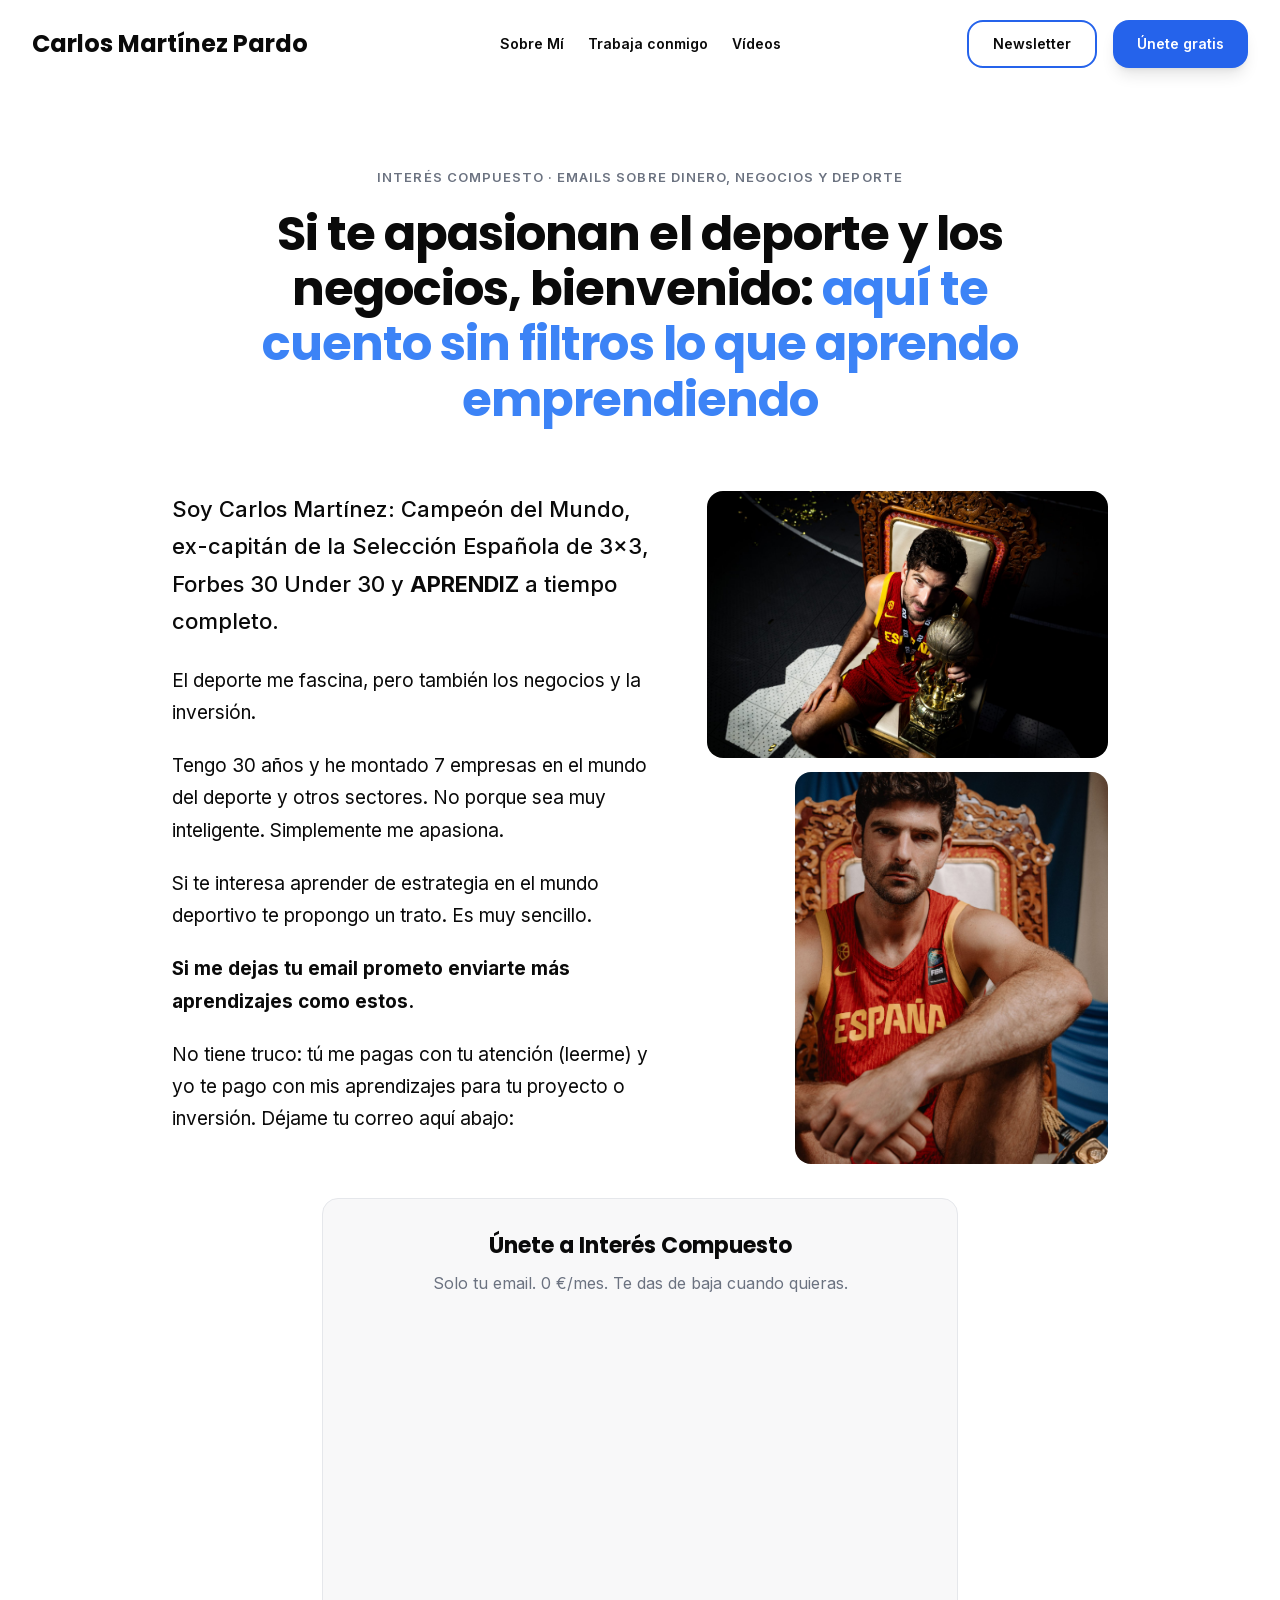
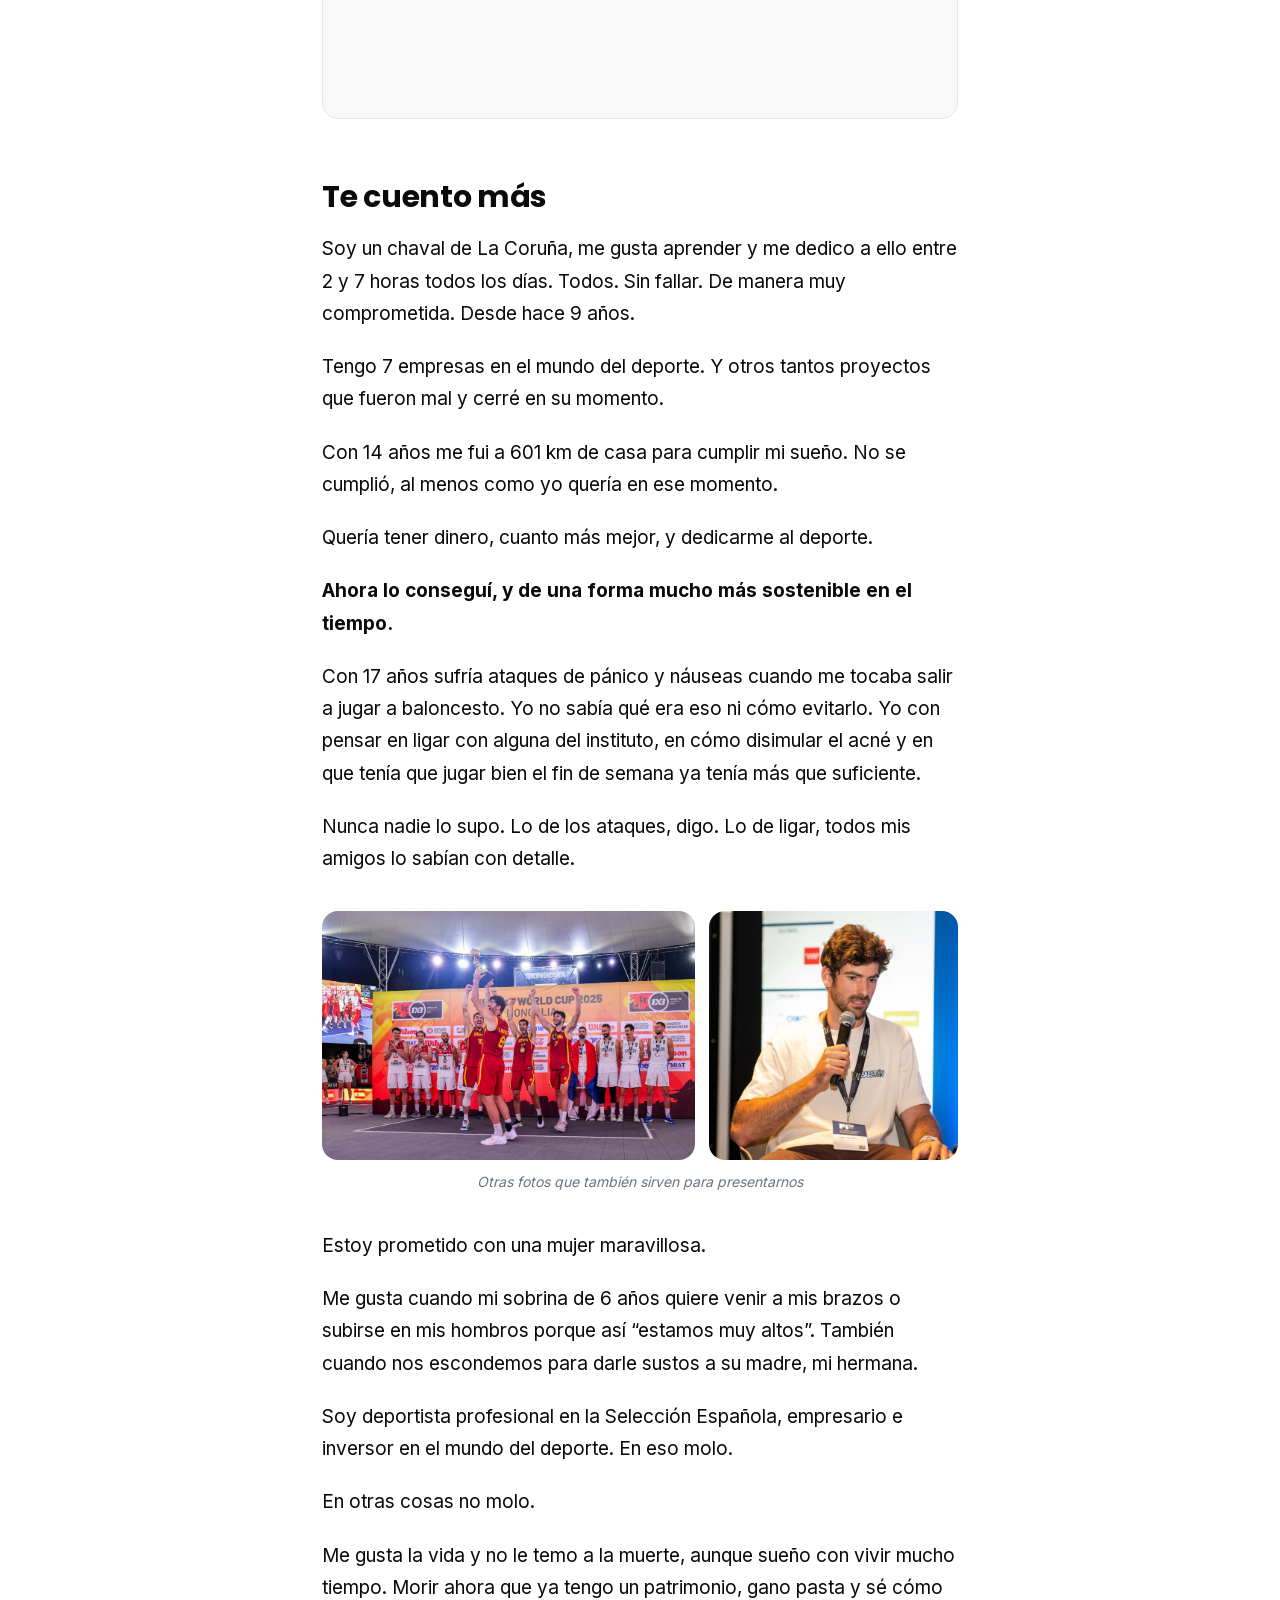
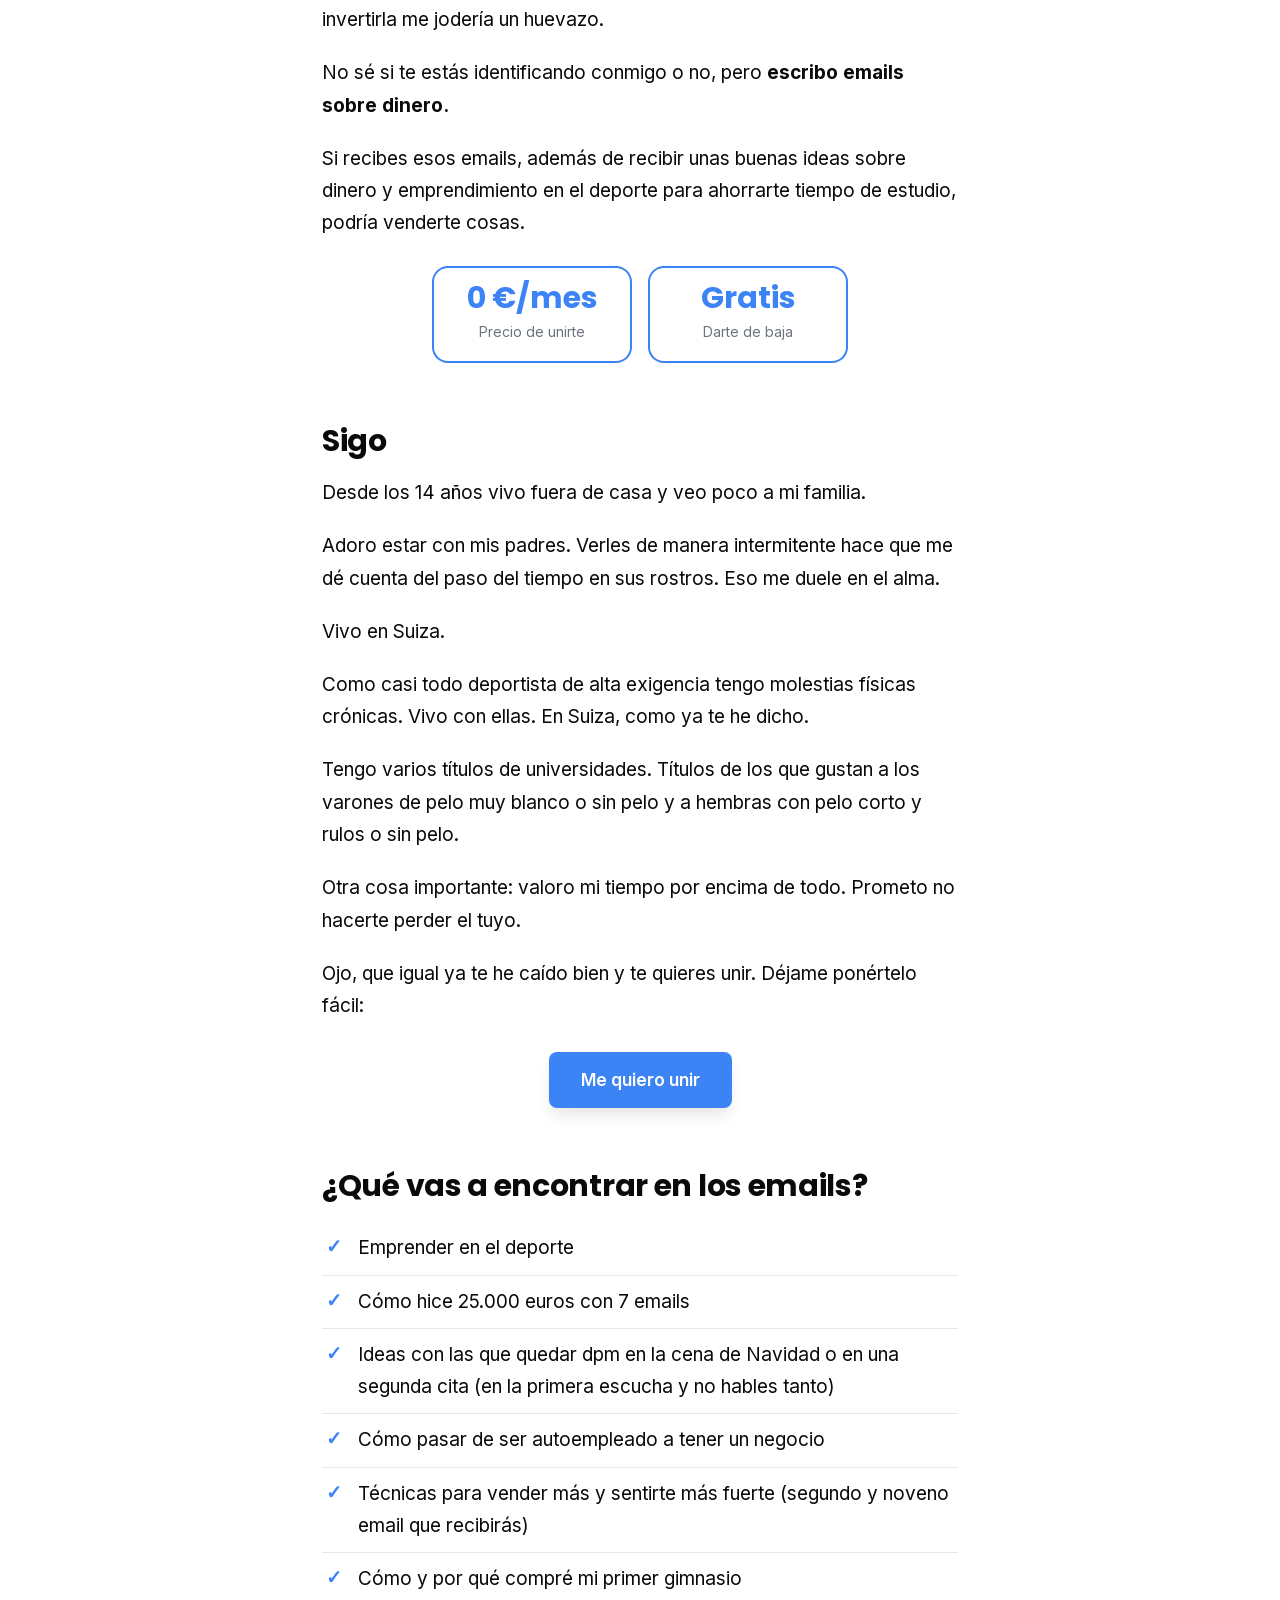
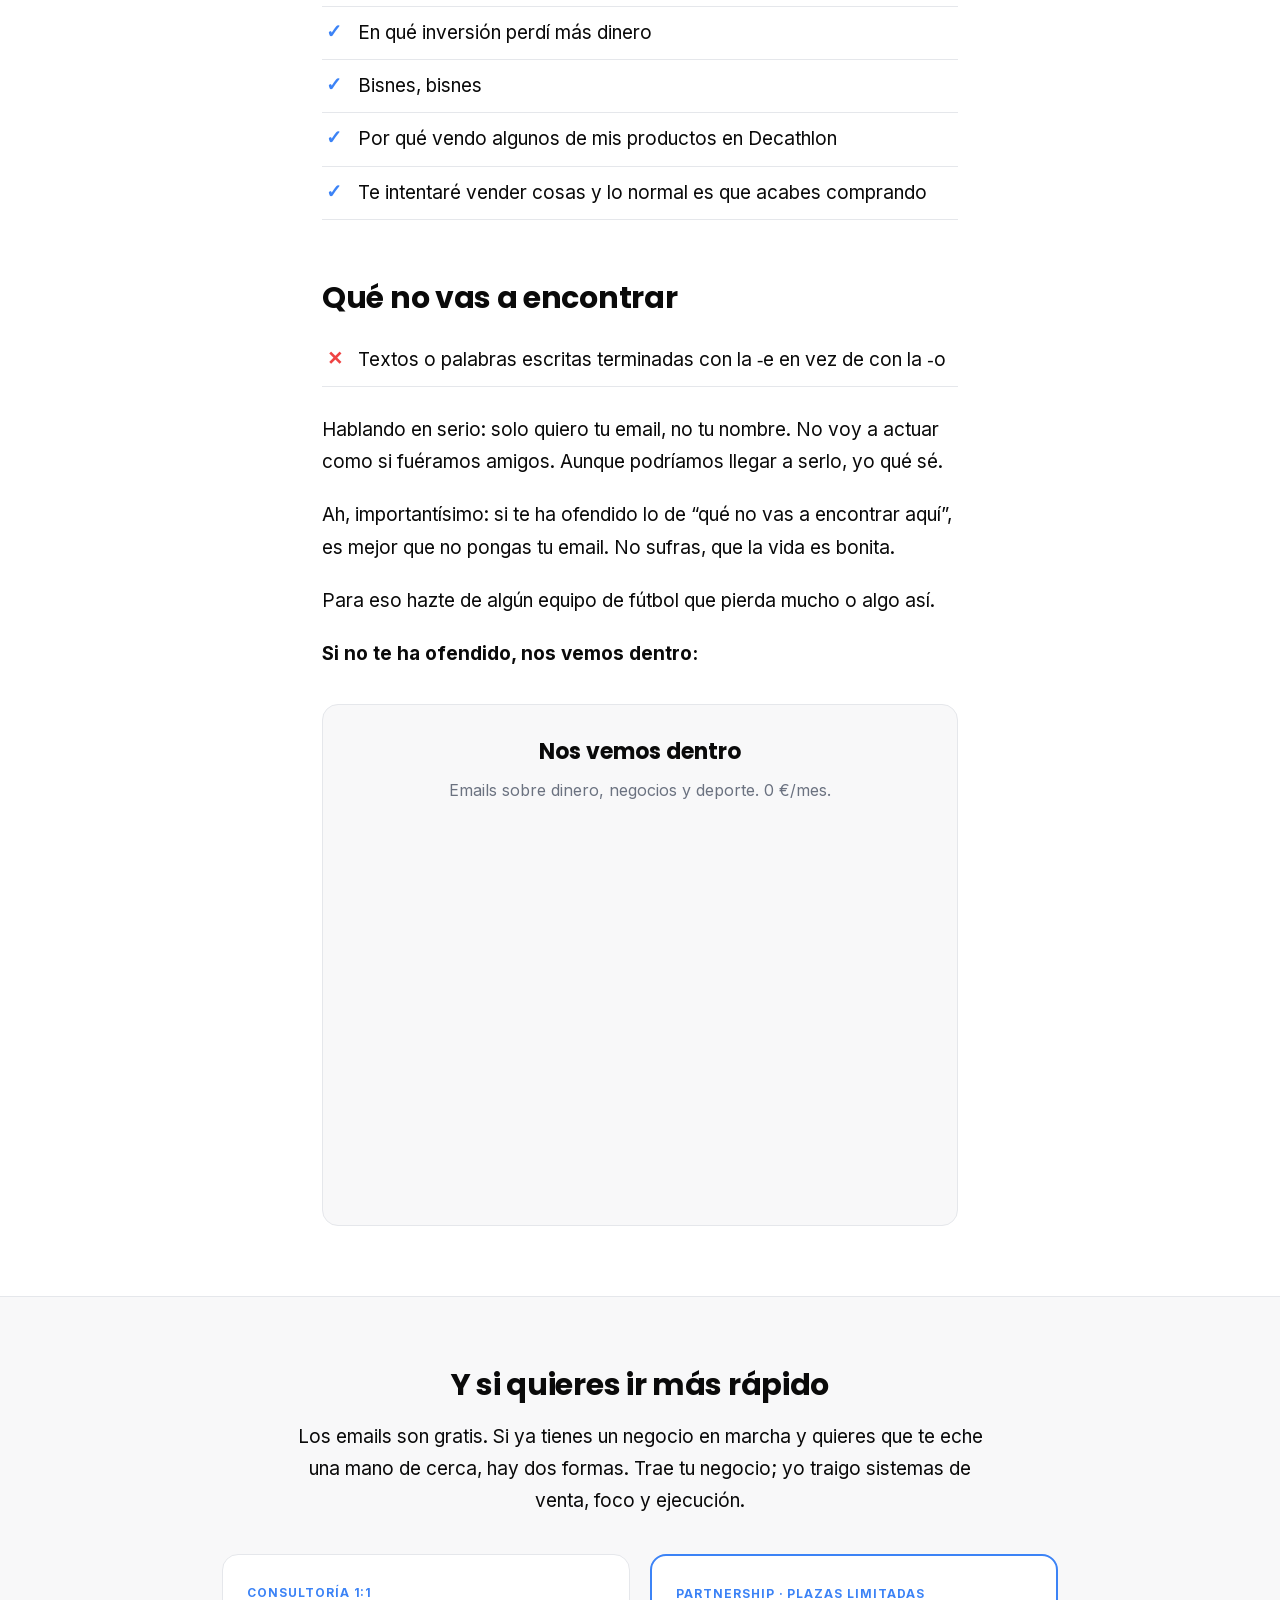
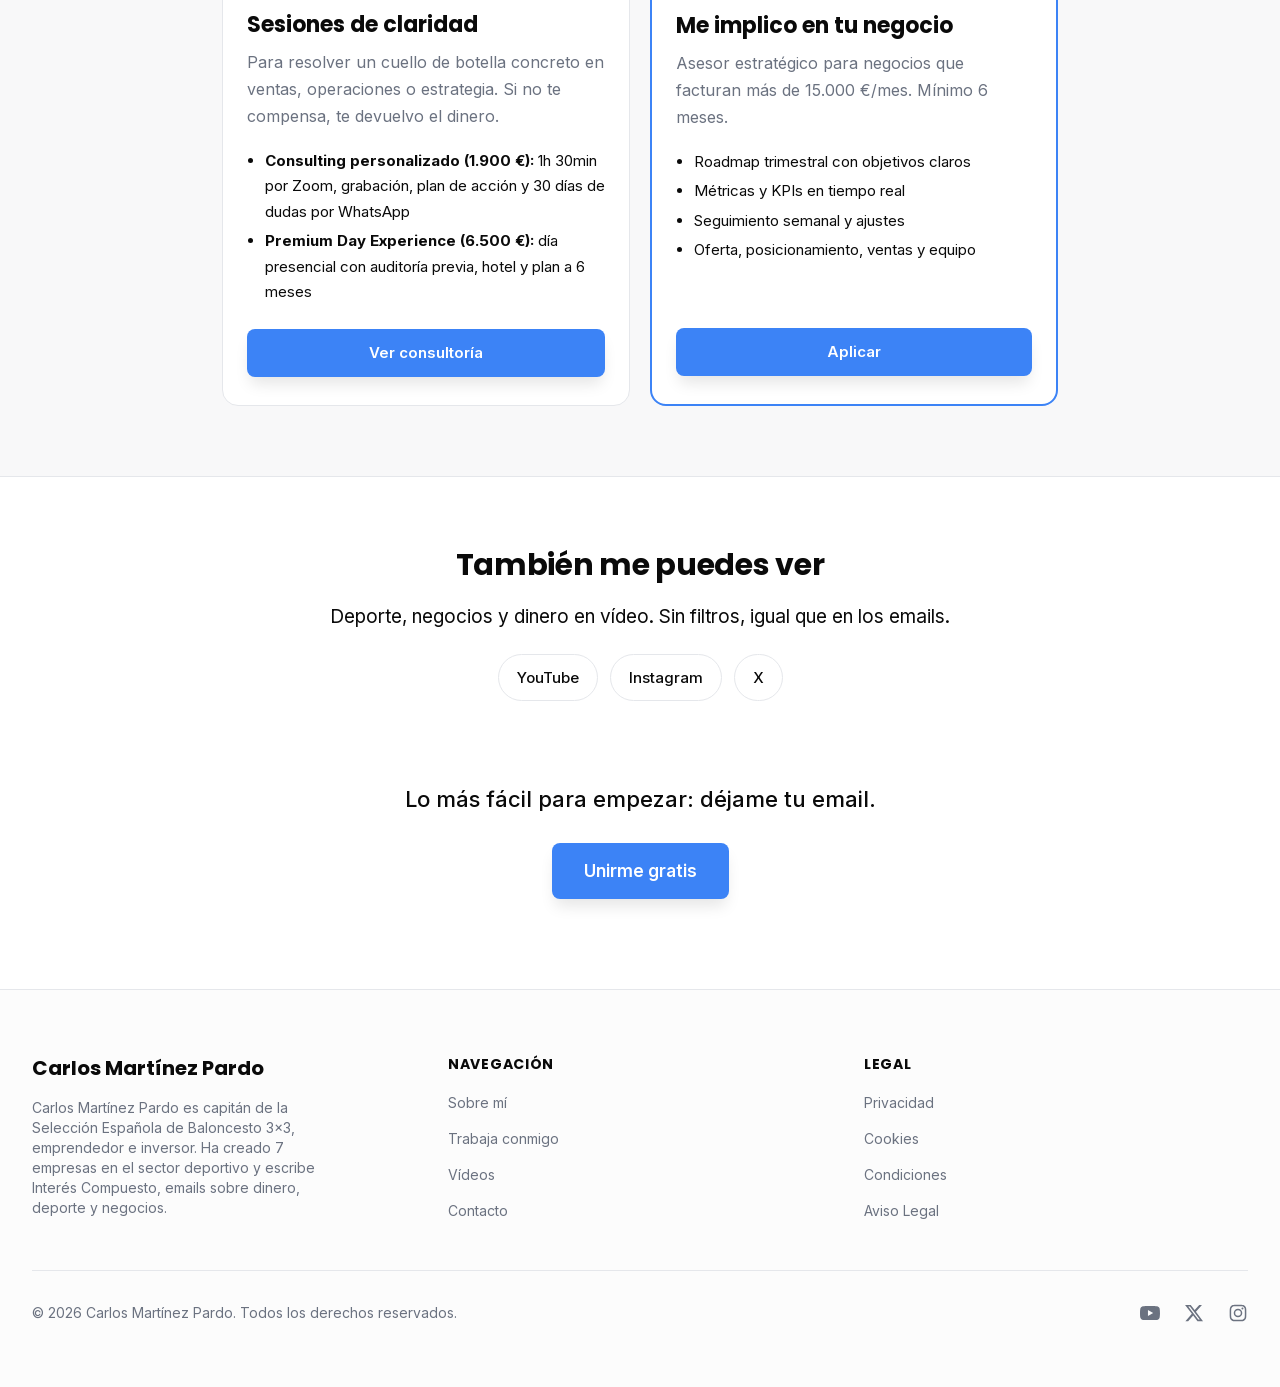
==== index.html @ 6c6153a3 "Portada de captación (carta Interés Compuesto), menú móvil, formularios y sin simulador" ====
<!DOCTYPE html>
<html lang="es" class="__variable_f367f3 __variable_73b6aa"><head><meta charset="utf-8"><meta name="viewport" content="width=device-width, initial-scale=1"><link rel="preload" href="/_next/static/media/6245472ced48d3be-s.p.woff2" as="font" crossorigin="" type="font/woff2"><link rel="preload" href="/_next/static/media/7db6c35d839a711c-s.p.woff2" as="font" crossorigin="" type="font/woff2"><link rel="preload" href="/_next/static/media/b957ea75a84b6ea7-s.p.woff2" as="font" crossorigin="" type="font/woff2"><link rel="preload" href="/_next/static/media/e4af272ccee01ff0-s.p.woff2" as="font" crossorigin="" type="font/woff2"><link rel="stylesheet" href="/_next/static/css/7e92093f0b1b8592.css" data-precedence="next"><title>Carlos Martínez Pardo | Deporte, negocios y dinero</title><meta name="description" content="Campeón del Mundo y ex-capitán de la Selección Española de 3×3, Forbes 30 Under 30 y fundador de 7 empresas en el deporte. Escribo emails sobre dinero, negocios y deporte. Gratis."><meta name="author" content="Carlos Martínez Pardo"><meta name="keywords" content="Carlos Martínez Pardo,baloncesto 3x3,emprendimiento deportivo,consultoría negocios,Interés Compuesto,ventas,estrategia empresarial"><meta name="creator" content="Carlos Martínez Pardo"><meta name="robots" content="index, follow"><meta name="googlebot" content="index, follow, max-video-preview:-1, max-image-preview:large, max-snippet:-1"><meta property="og:title" content="Carlos Martínez Pardo | Deporte, negocios y dinero"><meta property="og:description" content="Campeón del Mundo y ex-capitán de la Selección Española de 3×3, Forbes 30 Under 30 y fundador de 7 empresas en el deporte. Escribo emails sobre dinero, negocios y deporte. Gratis."><meta property="og:image" content="https://www.carlosmartinezpardo.com/img/featured-2.jpg"><meta name="twitter:card" content="summary_large_image"><meta name="twitter:title" content="Carlos Martínez Pardo | Deporte, negocios y dinero"><meta name="twitter:description" content="Campeón del Mundo y ex-capitán de la Selección Española de 3×3, Forbes 30 Under 30 y fundador de 7 empresas en el deporte. Escribo emails sobre dinero, negocios y deporte. Gratis."><meta name="twitter:image" content="https://www.carlosmartinezpardo.com/img/featured-2.jpg"><meta name="next-size-adjust"><link rel="stylesheet" href="/assets/carta.css"><link rel="icon" href="/favicon.svg" type="image/svg+xml"><link rel="canonical" href="https://www.carlosmartinezpardo.com/"></head><body class="flex min-h-screen flex-col"><header class="sticky top-0 z-50 w-full transition-all duration-200 bg-white"><nav class="mx-auto flex max-w-7xl items-center justify-between p-4 lg:px-8 lg:py-5" aria-label="Global"><div class="flex lg:flex-1"><a class="-m-1.5 p-1.5" href="/"><span class="font-heading text-xl font-bold text-foreground lg:text-2xl">Carlos Martínez Pardo</span></a></div><div class="flex lg:hidden"><button type="button" id="menu-toggle" aria-controls="mobile-menu" class="-m-2.5 inline-flex items-center justify-center rounded-md p-2.5 text-foreground"><span class="sr-only">Abrir menú</span><svg xmlns="http://www.w3.org/2000/svg" width="24" height="24" viewBox="0 0 24 24" fill="none" stroke="currentColor" stroke-width="2" stroke-linecap="round" stroke-linejoin="round" class="lucide lucide-menu h-6 w-6" aria-hidden="true"><line x1="4" x2="20" y1="12" y2="12"></line><line x1="4" x2="20" y1="6" y2="6"></line><line x1="4" x2="20" y1="18" y2="18"></line></svg></button></div><div class="hidden lg:flex lg:gap-x-6 lg:items-center"><a class="text-sm font-semibold leading-6 transition-colors hover:text-primary text-foreground" href="/sobre-mi">Sobre Mí</a><a class="text-sm font-semibold leading-6 transition-colors hover:text-primary text-foreground" href="/trabaja-conmigo">Trabaja conmigo</a><a class="text-sm font-semibold leading-6 transition-colors hover:text-primary text-foreground" href="/videos">Vídeos</a></div><div class="hidden lg:flex lg:flex-1 lg:justify-end lg:gap-x-4"><a class="inline-flex items-center justify-center whitespace-nowrap rounded-lg text-sm font-semibold ring-offset-background transition-all focus-visible:outline-none focus-visible:ring-2 focus-visible:ring-ring focus-visible:ring-offset-2 disabled:pointer-events-none disabled:opacity-50 border-2 border-primary bg-transparent hover:bg-primary hover:text-primary-foreground h-12 px-6 py-3" href="/newsletter">Newsletter</a><a class="inline-flex items-center justify-center whitespace-nowrap rounded-lg text-sm font-semibold ring-offset-background transition-all focus-visible:outline-none focus-visible:ring-2 focus-visible:ring-ring focus-visible:ring-offset-2 disabled:pointer-events-none disabled:opacity-50 bg-primary text-primary-foreground hover:bg-primary/90 shadow-lg hover:shadow-xl h-12 px-6 py-3" href="/#formulario">Únete gratis</a></div></nav><div id="mobile-menu"><a href="/sobre-mi">Sobre Mí</a><a href="/trabaja-conmigo">Trabaja conmigo</a><a href="/videos">Vídeos</a><a href="/newsletter">Newsletter</a><a class="cta" href="/#formulario">Únete gratis</a></div></header><main class="flex-1 carta">
<section class="hero">
<span class="eyebrow">Interés Compuesto · emails sobre dinero, negocios y deporte</span>
<h1>Si te apasionan el deporte y los negocios, bienvenido: <span class="hl">aquí te cuento sin filtros lo que aprendo emprendiendo</span></h1>
</section>
<section class="intro">
<div>
<p class="lead">Soy Carlos Martínez: Campeón del Mundo, ex-capitán de la Selección Española de 3×3, Forbes 30 Under 30 y <strong>APRENDIZ</strong> a tiempo completo.</p>
<p>El deporte me fascina, pero también los negocios y la inversión.</p>
<p>Tengo 30 años y he montado 7 empresas en el mundo del deporte y otros sectores. No porque sea muy inteligente. Simplemente me apasiona.</p>
<p>Si te interesa aprender de estrategia en el mundo deportivo te propongo un trato. Es muy sencillo.</p>
<p><strong>Si me dejas tu email prometo enviarte más aprendizajes como estos.</strong></p>
<p>No tiene truco: tú me pagas con tu atención (leerme) y yo te pago con mis aprendizajes para tu proyecto o inversión. Déjame tu correo aquí abajo:</p>
</div>
<div class="stack">
<img src="/img/featured-2.jpg" alt="Carlos Martínez con el trofeo de campeón del mundo de baloncesto 3x3" width="1600" height="1067">
<img src="/img/og-home.jpg" alt="Carlos Martínez, deportista y emprendedor" width="1067" height="1600">
</div>
</section>
<div class="wrap">
<div class="form-card" id="formulario">
<h3>Únete a Interés Compuesto</h3>
<p>Solo tu email. 0 €/mes. Te das de baja cuando quieras.</p>
<iframe src="https://d3c66832.sibforms.com/serve/[base64]" title="Formulario de suscripción a la newsletter" loading="lazy"></iframe>
</div>
<h2>Te cuento más</h2>
<p>Soy un chaval de La Coruña, me gusta aprender y me dedico a ello entre 2 y 7 horas todos los días. Todos. Sin fallar. De manera muy comprometida. Desde hace 9 años.</p>
<p>Tengo 7 empresas en el mundo del deporte. Y otros tantos proyectos que fueron mal y cerré en su momento.</p>
<p>Con 14 años me fui a 601 km de casa para cumplir mi sueño. No se cumplió, al menos como yo quería en ese momento.</p>
<p>Quería tener dinero, cuanto más mejor, y dedicarme al deporte.</p>
<p><strong>Ahora lo conseguí, y de una forma mucho más sostenible en el tiempo.</strong></p>
<p>Con 17 años sufría ataques de pánico y náuseas cuando me tocaba salir a jugar a baloncesto. Yo no sabía qué era eso ni cómo evitarlo. Yo con pensar en ligar con alguna del instituto, en cómo disimular el acné y en que tenía que jugar bien el fin de semana ya tenía más que suficiente.</p>
<p>Nunca nadie lo supo. Lo de los ataques, digo. Lo de ligar, todos mis amigos lo sabían con detalle.</p>
<div class="photos">
<img src="/img/gallery-2.jpg" alt="Carlos Martínez con la Selección Española en el Mundial 3x3" loading="lazy">
<img src="/img/about-carlos.jpg" alt="Carlos Martínez dando una charla" loading="lazy">
</div>
<p class="caption">Otras fotos que también sirven para presentarnos</p>
<p>Estoy prometido con una mujer maravillosa.</p>
<p>Me gusta cuando mi sobrina de 6 años quiere venir a mis brazos o subirse en mis hombros porque así “estamos muy altos”. También cuando nos escondemos para darle sustos a su madre, mi hermana.</p>
<p>Soy deportista profesional en la Selección Española, empresario e inversor en el mundo del deporte. En eso molo.</p>
<p>En otras cosas no molo.</p>
<p>Me gusta la vida y no le temo a la muerte, aunque sueño con vivir mucho tiempo. Morir ahora que ya tengo un patrimonio, gano pasta y sé cómo invertirla me jodería un huevazo.</p>
<p>No sé si te estás identificando conmigo o no, pero <strong>escribo emails sobre dinero.</strong></p>
<p>Si recibes esos emails, además de recibir unas buenas ideas sobre dinero y emprendimiento en el deporte para ahorrarte tiempo de estudio, podría venderte cosas.</p>
<div class="price">
<div><b>0 €/mes</b><span>Precio de unirte</span></div>
<div><b>Gratis</b><span>Darte de baja</span></div>
</div>
<h2>Sigo</h2>
<p>Desde los 14 años vivo fuera de casa y veo poco a mi familia.</p>
<p>Adoro estar con mis padres. Verles de manera intermitente hace que me dé cuenta del paso del tiempo en sus rostros. Eso me duele en el alma.</p>
<p>Vivo en Suiza.</p>
<p>Como casi todo deportista de alta exigencia tengo molestias físicas crónicas. Vivo con ellas. En Suiza, como ya te he dicho.</p>
<p>Tengo varios títulos de universidades. Títulos de los que gustan a los varones de pelo muy blanco o sin pelo y a hembras con pelo corto y rulos o sin pelo.</p>
<p>Otra cosa importante: valoro mi tiempo por encima de todo. Prometo no hacerte perder el tuyo.</p>
<p>Ojo, que igual ya te he caído bien y te quieres unir. Déjame ponértelo fácil:</p>
<div class="cta-center"><a class="btn btn-lg" href="#formulario">Me quiero unir</a></div>
<h2>¿Qué vas a encontrar en los emails?</h2>
<ul class="check">
<li>Emprender en el deporte</li>
<li>Cómo hice 25.000 euros con 7 emails</li>
<li>Ideas con las que quedar dpm en la cena de Navidad o en una segunda cita (en la primera escucha y no hables tanto)</li>
<li>Cómo pasar de ser autoempleado a tener un negocio</li>
<li>Técnicas para vender más y sentirte más fuerte (segundo y noveno email que recibirás)</li>
<li>Cómo y por qué compré mi primer gimnasio</li>
<li>En qué inversión perdí más dinero</li>
<li>Bisnes, bisnes</li>
<li>Por qué vendo algunos de mis productos en Decathlon</li>
<li>Te intentaré vender cosas y lo normal es que acabes comprando</li>
</ul>
<h2>Qué no vas a encontrar</h2>
<ul class="cross">
<li>Textos o palabras escritas terminadas con la&nbsp;&#8209;e en vez de con la&nbsp;&#8209;o</li>
</ul>
<p>Hablando en serio: solo quiero tu email, no tu nombre. No voy a actuar como si fuéramos amigos. Aunque podríamos llegar a serlo, yo qué sé.</p>
<p>Ah, importantísimo: si te ha ofendido lo de “qué no vas a encontrar aquí”, es mejor que no pongas tu email. No sufras, que la vida es bonita.</p>
<p>Para eso hazte de algún equipo de fútbol que pierda mucho o algo así.</p>
<p><strong>Si no te ha ofendido, nos vemos dentro:</strong></p>
<div class="form-card">
<h3>Nos vemos dentro</h3>
<p>Emails sobre dinero, negocios y deporte. 0 €/mes.</p>
<iframe src="https://d3c66832.sibforms.com/serve/[base64]" title="Formulario de suscripción a la newsletter" loading="lazy"></iframe>
</div>
</div>
<section class="band" id="trabaja-conmigo">
<div class="head">
<h2>Y si quieres ir más rápido</h2>
<p>Los emails son gratis. Si ya tienes un negocio en marcha y quieres que te eche una mano de cerca, hay dos formas. Trae tu negocio; yo traigo sistemas de venta, foco y ejecución.</p>
</div>
<div class="cards cards-2">
<div class="card">
<span class="tag">Consultoría 1:1</span>
<h3>Sesiones de claridad</h3>
<p>Para resolver un cuello de botella concreto en ventas, operaciones o estrategia. Si no te compensa, te devuelvo el dinero.</p>
<ul>
<li><strong>Consulting personalizado (1.900 €):</strong> 1h 30min por Zoom, grabación, plan de acción y 30 días de dudas por WhatsApp</li>
<li><strong>Premium Day Experience (6.500 €):</strong> día presencial con auditoría previa, hotel y plan a 6 meses</li>
</ul>
<a class="btn" href="/trabaja-conmigo/#consultoria">Ver consultoría</a>
</div>
<div class="card featured">
<span class="tag">Partnership · plazas limitadas</span>
<h3>Me implico en tu negocio</h3>
<p>Asesor estratégico para negocios que facturan más de 15.000 €/mes. Mínimo 6 meses.</p>
<ul>
<li>Roadmap trimestral con objetivos claros</li>
<li>Métricas y KPIs en tiempo real</li>
<li>Seguimiento semanal y ajustes</li>
<li>Oferta, posicionamiento, ventas y equipo</li>
</ul>
<a class="btn" href="/trabaja-conmigo/#aplicar">Aplicar</a>
</div>
</div>
</section>
<section class="videos">
<h2>También me puedes ver</h2>
<p>Deporte, negocios y dinero en vídeo. Sin filtros, igual que en los emails.</p>
<div class="social">
<a href="https://www.youtube.com/@cmartinezpardo/videos" target="_blank" rel="noopener">YouTube</a>
<a href="https://www.instagram.com/cmartinezpardo_/" target="_blank" rel="noopener">Instagram</a>
<a href="https://x.com/cmartinezpardo" target="_blank" rel="noopener">X</a>
</div>
</section>
<section class="final">
<div class="cta-center">
<p class="lead">Lo más fácil para empezar: déjame tu email.</p>
<a class="btn btn-lg" href="#formulario">Unirme gratis</a>
</div>
</section>
</main><footer class="border-t bg-muted/30"><div class="mx-auto max-w-7xl px-4 py-12 sm:px-6 lg:px-8 lg:py-16"><div class="xl:grid xl:grid-cols-3 xl:gap-8"><div class="space-y-4"><h3 class="font-heading text-xl font-bold">Carlos Martínez Pardo</h3><p class="text-sm text-muted-foreground max-w-xs">Carlos Martínez Pardo es capitán de la Selección Española de Baloncesto 3×3, emprendedor e inversor. Ha creado 7 empresas en el sector deportivo y escribe Interés Compuesto, emails sobre dinero, deporte y negocios.</p></div><div class="mt-12 grid grid-cols-2 gap-8 xl:col-span-2 xl:mt-0"><div><h3 class="text-sm font-semibold uppercase tracking-wider text-foreground">Navegación</h3><ul class="mt-4 space-y-3"><li><a class="text-sm text-muted-foreground hover:text-primary transition-colors" href="/sobre-mi">Sobre mí</a></li><li><a class="text-sm text-muted-foreground hover:text-primary transition-colors" href="/trabaja-conmigo">Trabaja conmigo</a></li><li><a class="text-sm text-muted-foreground hover:text-primary transition-colors" href="/videos">Vídeos</a></li><li><a href="mailto:hola@carlosmartinezpardo.com" class="text-sm text-muted-foreground hover:text-primary transition-colors">Contacto</a></li></ul></div><div><h3 class="text-sm font-semibold uppercase tracking-wider text-foreground">Legal</h3><ul class="mt-4 space-y-3"><li><a class="text-sm text-muted-foreground hover:text-primary transition-colors" href="/legal/privacidad">Privacidad</a></li><li><a class="text-sm text-muted-foreground hover:text-primary transition-colors" href="/legal/cookies">Cookies</a></li><li><a class="text-sm text-muted-foreground hover:text-primary transition-colors" href="/legal/condiciones">Condiciones</a></li><li><a class="text-sm text-muted-foreground hover:text-primary transition-colors" href="/legal/aviso-legal">Aviso Legal</a></li></ul></div></div></div><div class="mt-12 border-t pt-8"><div class="flex flex-col items-center justify-between gap-4 sm:flex-row"><p class="text-sm text-muted-foreground">© 2026 Carlos Martínez Pardo. Todos los derechos reservados.</p><div class="flex gap-6"><a href="https://www.youtube.com/@cmartinezpardo/videos" target="_blank" rel="noopener noreferrer" class="text-muted-foreground hover:text-primary transition-colors"><span class="sr-only">YouTube</span><svg class="h-5 w-5" fill="currentColor" viewBox="0 0 24 24" aria-hidden="true"><path d="M23.498 6.186a3.016 3.016 0 0 0-2.122-2.136C19.505 3.545 12 3.545 12 3.545s-7.505 0-9.377.505A3.017 3.017 0 0 0 .502 6.186C0 8.07 0 12 0 12s0 3.93.502 5.814a3.016 3.016 0 0 0 2.122 2.136c1.871.505 9.376.505 9.376.505s7.505 0 9.377-.505a3.015 3.015 0 0 0 2.122-2.136C24 15.93 24 12 24 12s0-3.93-.502-5.814zM9.545 15.568V8.432L15.818 12l-6.273 3.568z"></path></svg></a><a href="https://x.com/cmartinezpardo" target="_blank" rel="noopener noreferrer" class="text-muted-foreground hover:text-primary transition-colors"><span class="sr-only">X (Twitter)</span><svg class="h-5 w-5" fill="currentColor" viewBox="0 0 24 24" aria-hidden="true"><path d="M18.244 2.25h3.308l-7.227 8.26 8.502 11.24H16.17l-5.214-6.817L4.99 21.75H1.68l7.73-8.835L1.254 2.25H8.08l4.713 6.231zm-1.161 17.52h1.833L7.084 4.126H5.117z"></path></svg></a><a href="https://www.instagram.com/cmartinezpardo_/" target="_blank" rel="noopener noreferrer" class="text-muted-foreground hover:text-primary transition-colors"><span class="sr-only">Instagram</span><svg class="h-5 w-5" fill="currentColor" viewBox="0 0 24 24" aria-hidden="true"><path fill-rule="evenodd" d="M12.315 2c2.43 0 2.784.013 3.808.06 1.064.049 1.791.218 2.427.465a4.902 4.902 0 011.772 1.153 4.902 4.902 0 011.153 1.772c.247.636.416 1.363.465 2.427.048 1.067.06 1.407.06 4.123v.08c0 2.643-.012 2.987-.06 4.043-.049 1.064-.218 1.791-.465 2.427a4.902 4.902 0 01-1.153 1.772 4.902 4.902 0 01-1.772 1.153c-.636.247-1.363.416-2.427.465-1.067.048-1.407.06-4.123.06h-.08c-2.643 0-2.987-.012-4.043-.06-1.064-.049-1.791-.218-2.427-.465a4.902 4.902 0 01-1.772-1.153 4.902 4.902 0 01-1.153-1.772c-.247-.636-.416-1.363-.465-2.427-.047-1.024-.06-1.379-.06-3.808v-.63c0-2.43.013-2.784.06-3.808.049-1.064.218-1.791.465-2.427a4.902 4.902 0 011.153-1.772A4.902 4.902 0 015.45 2.525c.636-.247 1.363-.416 2.427-.465C8.901 2.013 9.256 2 11.685 2h.63zm-.081 1.802h-.468c-2.456 0-2.784.011-3.807.058-.975.045-1.504.207-1.857.344-.467.182-.8.398-1.15.748-.35.35-.566.683-.748 1.15-.137.353-.3.882-.344 1.857-.047 1.023-.058 1.351-.058 3.807v.468c0 2.456.011 2.784.058 3.807.045.975.207 1.504.344 1.857.182.466.399.8.748 1.15.35.35.683.566 1.15.748.353.137.882.3 1.857.344 1.054.048 1.37.058 4.041.058h.08c2.597 0 2.917-.01 3.96-.058.976-.045 1.505-.207 1.858-.344.466-.182.8-.398 1.15-.748.35-.35.566-.683.748-1.15.137-.353.3-.882.344-1.857.048-1.055.058-1.37.058-4.041v-.08c0-2.597-.01-2.917-.058-3.96-.045-.976-.207-1.505-.344-1.858a3.097 3.097 0 00-.748-1.15 3.098 3.098 0 00-1.15-.748c-.353-.137-.882-.3-1.857-.344-1.023-.047-1.351-.058-3.807-.058zM12 6.865a5.135 5.135 0 110 10.27 5.135 5.135 0 010-10.27zm0 1.802a3.333 3.333 0 100 6.666 3.333 3.333 0 000-6.666zm5.338-3.205a1.2 1.2 0 110 2.4 1.2 1.2 0 010-2.4z" clip-rule="evenodd"></path></svg></a></div></div></div></div></footer><script>(function(){var b=document.getElementById('menu-toggle'),m=document.getElementById('mobile-menu');if(b&&m){b.addEventListener('click',function(){m.classList.toggle('open')});m.querySelectorAll('a').forEach(function(a){a.addEventListener('click',function(){m.classList.remove('open')})})}})();</script></body></html>
---- _next/static/css/7e92093f0b1b8592.css ----
@font-face{font-family:__Inter_f367f3;font-style:normal;font-weight:100 900;font-display:swap;src:url(/_next/static/media/ba9851c3c22cd980-s.woff2) format("woff2");unicode-range:u+0460-052f,u+1c80-1c8a,u+20b4,u+2de0-2dff,u+a640-a69f,u+fe2e-fe2f}@font-face{font-family:__Inter_f367f3;font-style:normal;font-weight:100 900;font-display:swap;src:url(/_next/static/media/21350d82a1f187e9-s.woff2) format("woff2");unicode-range:u+0301,u+0400-045f,u+0490-0491,u+04b0-04b1,u+2116}@font-face{font-family:__Inter_f367f3;font-style:normal;font-weight:100 900;font-display:swap;src:url(/_next/static/media/c5fe6dc8356a8c31-s.woff2) format("woff2");unicode-range:u+1f??}@font-face{font-family:__Inter_f367f3;font-style:normal;font-weight:100 900;font-display:swap;src:url(/_next/static/media/19cfc7226ec3afaa-s.woff2) format("woff2");unicode-range:u+0370-0377,u+037a-037f,u+0384-038a,u+038c,u+038e-03a1,u+03a3-03ff}@font-face{font-family:__Inter_f367f3;font-style:normal;font-weight:100 900;font-display:swap;src:url(/_next/static/media/df0a9ae256c0569c-s.woff2) format("woff2");unicode-range:u+0102-0103,u+0110-0111,u+0128-0129,u+0168-0169,u+01a0-01a1,u+01af-01b0,u+0300-0301,u+0303-0304,u+0308-0309,u+0323,u+0329,u+1ea0-1ef9,u+20ab}@font-face{font-family:__Inter_f367f3;font-style:normal;font-weight:100 900;font-display:swap;src:url(/_next/static/media/8e9860b6e62d6359-s.woff2) format("woff2");unicode-range:u+0100-02ba,u+02bd-02c5,u+02c7-02cc,u+02ce-02d7,u+02dd-02ff,u+0304,u+0308,u+0329,u+1d00-1dbf,u+1e00-1e9f,u+1ef2-1eff,u+2020,u+20a0-20ab,u+20ad-20c0,u+2113,u+2c60-2c7f,u+a720-a7ff}@font-face{font-family:__Inter_f367f3;font-style:normal;font-weight:100 900;font-display:swap;src:url(/_next/static/media/e4af272ccee01ff0-s.p.woff2) format("woff2");unicode-range:u+00??,u+0131,u+0152-0153,u+02bb-02bc,u+02c6,u+02da,u+02dc,u+0304,u+0308,u+0329,u+2000-206f,u+20ac,u+2122,u+2191,u+2193,u+2212,u+2215,u+feff,u+fffd}@font-face{font-family:__Inter_Fallback_f367f3;src:local("Arial");ascent-override:90.49%;descent-override:22.56%;line-gap-override:0.00%;size-adjust:107.06%}.__className_f367f3{font-family:__Inter_f367f3,__Inter_Fallback_f367f3;font-style:normal}.__variable_f367f3{--font-inter:"__Inter_f367f3","__Inter_Fallback_f367f3"}@font-face{font-family:__Poppins_73b6aa;font-style:normal;font-weight:700;font-display:swap;src:url(/_next/static/media/29a4aea02fdee119-s.woff2) format("woff2");unicode-range:u+0900-097f,u+1cd0-1cf9,u+200c-200d,u+20a8,u+20b9,u+20f0,u+25cc,u+a830-a839,u+a8e0-a8ff,u+11b00-11b09}@font-face{font-family:__Poppins_73b6aa;font-style:normal;font-weight:700;font-display:swap;src:url(/_next/static/media/a1386beebedccca4-s.woff2) format("woff2");unicode-range:u+0100-02ba,u+02bd-02c5,u+02c7-02cc,u+02ce-02d7,u+02dd-02ff,u+0304,u+0308,u+0329,u+1d00-1dbf,u+1e00-1e9f,u+1ef2-1eff,u+2020,u+20a0-20ab,u+20ad-20c0,u+2113,u+2c60-2c7f,u+a720-a7ff}@font-face{font-family:__Poppins_73b6aa;font-style:normal;font-weight:700;font-display:swap;src:url(/_next/static/media/b957ea75a84b6ea7-s.p.woff2) format("woff2");unicode-range:u+00??,u+0131,u+0152-0153,u+02bb-02bc,u+02c6,u+02da,u+02dc,u+0304,u+0308,u+0329,u+2000-206f,u+20ac,u+2122,u+2191,u+2193,u+2212,u+2215,u+feff,u+fffd}@font-face{font-family:__Poppins_73b6aa;font-style:normal;font-weight:800;font-display:swap;src:url(/_next/static/media/28485c0de2075f40-s.woff2) format("woff2");unicode-range:u+0900-097f,u+1cd0-1cf9,u+200c-200d,u+20a8,u+20b9,u+20f0,u+25cc,u+a830-a839,u+a8e0-a8ff,u+11b00-11b09}@font-face{font-family:__Poppins_73b6aa;font-style:normal;font-weight:800;font-display:swap;src:url(/_next/static/media/5fb25f343c7550ca-s.woff2) format("woff2");unicode-range:u+0100-02ba,u+02bd-02c5,u+02c7-02cc,u+02ce-02d7,u+02dd-02ff,u+0304,u+0308,u+0329,u+1d00-1dbf,u+1e00-1e9f,u+1ef2-1eff,u+2020,u+20a0-20ab,u+20ad-20c0,u+2113,u+2c60-2c7f,u+a720-a7ff}@font-face{font-family:__Poppins_73b6aa;font-style:normal;font-weight:800;font-display:swap;src:url(/_next/static/media/7db6c35d839a711c-s.p.woff2) format("woff2");unicode-range:u+00??,u+0131,u+0152-0153,u+02bb-02bc,u+02c6,u+02da,u+02dc,u+0304,u+0308,u+0329,u+2000-206f,u+20ac,u+2122,u+2191,u+2193,u+2212,u+2215,u+feff,u+fffd}@font-face{font-family:__Poppins_73b6aa;font-style:normal;font-weight:900;font-display:swap;src:url(/_next/static/media/f5b513e981884070-s.woff2) format("woff2");unicode-range:u+0900-097f,u+1cd0-1cf9,u+200c-200d,u+20a8,u+20b9,u+20f0,u+25cc,u+a830-a839,u+a8e0-a8ff,u+11b00-11b09}@font-face{font-family:__Poppins_73b6aa;font-style:normal;font-weight:900;font-display:swap;src:url(/_next/static/media/b8442747db2a9bad-s.woff2) format("woff2");unicode-range:u+0100-02ba,u+02bd-02c5,u+02c7-02cc,u+02ce-02d7,u+02dd-02ff,u+0304,u+0308,u+0329,u+1d00-1dbf,u+1e00-1e9f,u+1ef2-1eff,u+2020,u+20a0-20ab,u+20ad-20c0,u+2113,u+2c60-2c7f,u+a720-a7ff}@font-face{font-family:__Poppins_73b6aa;font-style:normal;font-weight:900;font-display:swap;src:url(/_next/static/media/6245472ced48d3be-s.p.woff2) format("woff2");unicode-range:u+00??,u+0131,u+0152-0153,u+02bb-02bc,u+02c6,u+02da,u+02dc,u+0304,u+0308,u+0329,u+2000-206f,u+20ac,u+2122,u+2191,u+2193,u+2212,u+2215,u+feff,u+fffd}@font-face{font-family:__Poppins_Fallback_73b6aa;src:local("Arial");ascent-override:93.62%;descent-override:31.21%;line-gap-override:8.92%;size-adjust:112.16%}.__className_73b6aa{font-family:__Poppins_73b6aa,__Poppins_Fallback_73b6aa;font-style:normal}.__variable_73b6aa{--font-poppins:"__Poppins_73b6aa","__Poppins_Fallback_73b6aa"}*,:after,:before{--tw-border-spacing-x:0;--tw-border-spacing-y:0;--tw-translate-x:0;--tw-translate-y:0;--tw-rotate:0;--tw-skew-x:0;--tw-skew-y:0;--tw-scale-x:1;--tw-scale-y:1;--tw-pan-x: ;--tw-pan-y: ;--tw-pinch-zoom: ;--tw-scroll-snap-strictness:proximity;--tw-gradient-from-position: ;--tw-gradient-via-position: ;--tw-gradient-to-position: ;--tw-ordinal: ;--tw-slashed-zero: ;--tw-numeric-figure: ;--tw-numeric-spacing: ;--tw-numeric-fraction: ;--tw-ring-inset: ;--tw-ring-offset-width:0px;--tw-ring-offset-color:#fff;--tw-ring-color:rgba(59,130,246,.5);--tw-ring-offset-shadow:0 0 #0000;--tw-ring-shadow:0 0 #0000;--tw-shadow:0 0 #0000;--tw-shadow-colored:0 0 #0000;--tw-blur: ;--tw-brightness: ;--tw-contrast: ;--tw-grayscale: ;--tw-hue-rotate: ;--tw-invert: ;--tw-saturate: ;--tw-sepia: ;--tw-drop-shadow: ;--tw-backdrop-blur: ;--tw-backdrop-brightness: ;--tw-backdrop-contrast: ;--tw-backdrop-grayscale: ;--tw-backdrop-hue-rotate: ;--tw-backdrop-invert: ;--tw-backdrop-opacity: ;--tw-backdrop-saturate: ;--tw-backdrop-sepia: ;--tw-contain-size: ;--tw-contain-layout: ;--tw-contain-paint: ;--tw-contain-style: }::backdrop{--tw-border-spacing-x:0;--tw-border-spacing-y:0;--tw-translate-x:0;--tw-translate-y:0;--tw-rotate:0;--tw-skew-x:0;--tw-skew-y:0;--tw-scale-x:1;--tw-scale-y:1;--tw-pan-x: ;--tw-pan-y: ;--tw-pinch-zoom: ;--tw-scroll-snap-strictness:proximity;--tw-gradient-from-position: ;--tw-gradient-via-position: ;--tw-gradient-to-position: ;--tw-ordinal: ;--tw-slashed-zero: ;--tw-numeric-figure: ;--tw-numeric-spacing: ;--tw-numeric-fraction: ;--tw-ring-inset: ;--tw-ring-offset-width:0px;--tw-ring-offset-color:#fff;--tw-ring-color:rgba(59,130,246,.5);--tw-ring-offset-shadow:0 0 #0000;--tw-ring-shadow:0 0 #0000;--tw-shadow:0 0 #0000;--tw-shadow-colored:0 0 #0000;--tw-blur: ;--tw-brightness: ;--tw-contrast: ;--tw-grayscale: ;--tw-hue-rotate: ;--tw-invert: ;--tw-saturate: ;--tw-sepia: ;--tw-drop-shadow: ;--tw-backdrop-blur: ;--tw-backdrop-brightness: ;--tw-backdrop-contrast: ;--tw-backdrop-grayscale: ;--tw-backdrop-hue-rotate: ;--tw-backdrop-invert: ;--tw-backdrop-opacity: ;--tw-backdrop-saturate: ;--tw-backdrop-sepia: ;--tw-contain-size: ;--tw-contain-layout: ;--tw-contain-paint: ;--tw-contain-style: }/*
! tailwindcss v3.4.18 | MIT License | https://tailwindcss.com
*/*,:after,:before{box-sizing:border-box;border:0 solid #e5e7eb}:after,:before{--tw-content:""}:host,html{line-height:1.5;-webkit-text-size-adjust:100%;-moz-tab-size:4;-o-tab-size:4;tab-size:4;font-family:var(--font-inter);font-feature-settings:normal;font-variation-settings:normal;-webkit-tap-highlight-color:transparent}body{margin:0;line-height:inherit}hr{height:0;color:inherit;border-top-width:1px}abbr:where([title]){-webkit-text-decoration:underline dotted;text-decoration:underline dotted}h1,h2,h3,h4,h5,h6{font-size:inherit;font-weight:inherit}a{color:inherit;text-decoration:inherit}b,strong{font-weight:bolder}code,kbd,pre,samp{font-family:ui-monospace,SFMono-Regular,Menlo,Monaco,Consolas,Liberation Mono,Courier New,monospace;font-feature-settings:normal;font-variation-settings:normal;font-size:1em}small{font-size:80%}sub,sup{font-size:75%;line-height:0;position:relative;vertical-align:baseline}sub{bottom:-.25em}sup{top:-.5em}table{text-indent:0;border-color:inherit;border-collapse:collapse}button,input,optgroup,select,textarea{font-family:inherit;font-feature-settings:inherit;font-variation-settings:inherit;font-size:100%;font-weight:inherit;line-height:inherit;letter-spacing:inherit;color:inherit;margin:0;padding:0}button,select{text-transform:none}button,input:where([type=button]),input:where([type=reset]),input:where([type=submit]){-webkit-appearance:button;background-color:transparent;background-image:none}:-moz-focusring{outline:auto}:-moz-ui-invalid{box-shadow:none}progress{vertical-align:baseline}::-webkit-inner-spin-button,::-webkit-outer-spin-button{height:auto}[type=search]{-webkit-appearance:textfield;outline-offset:-2px}::-webkit-search-decoration{-webkit-appearance:none}::-webkit-file-upload-button{-webkit-appearance:button;font:inherit}summary{display:list-item}blockquote,dd,dl,figure,h1,h2,h3,h4,h5,h6,hr,p,pre{margin:0}fieldset{margin:0}fieldset,legend{padding:0}menu,ol,ul{list-style:none;margin:0;padding:0}dialog{padding:0}textarea{resize:vertical}input::-moz-placeholder,textarea::-moz-placeholder{opacity:1;color:#9ca3af}input::placeholder,textarea::placeholder{opacity:1;color:#9ca3af}[role=button],button{cursor:pointer}:disabled{cursor:default}audio,canvas,embed,iframe,img,object,svg,video{display:block;vertical-align:middle}img,video{max-width:100%;height:auto}[hidden]:where(:not([hidden=until-found])){display:none}:root{--background:0 0% 100%;--foreground:0 0% 4%;--card:0 0% 100%;--card-foreground:0 0% 4%;--popover:0 0% 100%;--popover-foreground:0 0% 4%;--primary:217 91% 60%;--primary-foreground:0 0% 100%;--secondary:220 13% 95%;--secondary-foreground:0 0% 4%;--muted:220 13% 95%;--muted-foreground:220 9% 46%;--accent:224 64% 33%;--accent-foreground:0 0% 100%;--destructive:0 84% 60%;--destructive-foreground:0 0% 100%;--border:220 13% 91%;--input:220 13% 91%;--ring:217 91% 60%;--radius:1rem}*{border-color:hsl(var(--border))}body{background-color:hsl(var(--background));color:hsl(var(--foreground));font-feature-settings:"rlig" 1,"calt" 1}h1,h2,h3,h4,h5,h6{font-family:var(--font-poppins);font-weight:700}.container{width:100%;margin-right:auto;margin-left:auto;padding-right:2rem;padding-left:2rem}@media (min-width:1400px){.container{max-width:1400px}}.sr-only{position:absolute;width:1px;height:1px;padding:0;margin:-1px;overflow:hidden;clip:rect(0,0,0,0);white-space:nowrap;border-width:0}.visible{visibility:visible}.invisible{visibility:hidden}.fixed{position:fixed}.absolute{position:absolute}.relative{position:relative}.sticky{position:sticky}.inset-0{inset:0}.-top-2{top:-.5rem}.bottom-0{bottom:0}.left-0{left:0}.left-14{left:3.5rem}.left-3{left:.75rem}.right-0{right:0}.top-0{top:0}.top-1\/2{top:50%}.z-50{z-index:50}.col-span-2{grid-column:span 2/span 2}.-m-1\.5{margin:-.375rem}.-m-2\.5{margin:-.625rem}.mx-auto{margin-left:auto;margin-right:auto}.mb-1{margin-bottom:.25rem}.mb-10{margin-bottom:2.5rem}.mb-12{margin-bottom:3rem}.mb-16{margin-bottom:4rem}.mb-2{margin-bottom:.5rem}.mb-3{margin-bottom:.75rem}.mb-4{margin-bottom:1rem}.mb-6{margin-bottom:1.5rem}.mb-8{margin-bottom:2rem}.ml-1{margin-left:.25rem}.ml-2{margin-left:.5rem}.ml-4{margin-left:1rem}.mr-1{margin-right:.25rem}.mr-2{margin-right:.5rem}.mt-0\.5{margin-top:.125rem}.mt-1{margin-top:.25rem}.mt-10{margin-top:2.5rem}.mt-12{margin-top:3rem}.mt-16{margin-top:4rem}.mt-2{margin-top:.5rem}.mt-3{margin-top:.75rem}.mt-4{margin-top:1rem}.mt-6{margin-top:1.5rem}.mt-8{margin-top:2rem}.mt-auto{margin-top:auto}.line-clamp-2{overflow:hidden;display:-webkit-box;-webkit-box-orient:vertical;-webkit-line-clamp:2}.block{display:block}.flex{display:flex}.inline-flex{display:inline-flex}.table{display:table}.grid{display:grid}.hidden{display:none}.aspect-\[16\/9\]{aspect-ratio:16/9}.aspect-\[3\/4\]{aspect-ratio:3/4}.aspect-\[4\/3\]{aspect-ratio:4/3}.aspect-square{aspect-ratio:1/1}.aspect-video{aspect-ratio:16/9}.h-10{height:2.5rem}.h-12{height:3rem}.h-14{height:3.5rem}.h-16{height:4rem}.h-20{height:5rem}.h-3{height:.75rem}.h-4{height:1rem}.h-5{height:1.25rem}.h-6{height:1.5rem}.h-7{height:1.75rem}.h-8{height:2rem}.h-9{height:2.25rem}.h-full{height:100%}.min-h-\[60vh\]{min-height:60vh}.min-h-screen{min-height:100vh}.w-10{width:2.5rem}.w-12{width:3rem}.w-14{width:3.5rem}.w-16{width:4rem}.w-20{width:5rem}.w-3{width:.75rem}.w-4{width:1rem}.w-5{width:1.25rem}.w-6{width:1.5rem}.w-7{width:1.75rem}.w-8{width:2rem}.w-fit{width:-moz-fit-content;width:fit-content}.w-full{width:100%}.max-w-2xl{max-width:42rem}.max-w-3xl{max-width:48rem}.max-w-4xl{max-width:56rem}.max-w-5xl{max-width:64rem}.max-w-6xl{max-width:72rem}.max-w-7xl{max-width:80rem}.max-w-md{max-width:28rem}.max-w-none{max-width:none}.max-w-xs{max-width:20rem}.flex-1{flex:1 1 0%}.flex-shrink-0,.shrink-0{flex-shrink:0}.-translate-y-1\/2{--tw-translate-y:-50%}.-translate-y-1\/2,.rotate-2{transform:translate(var(--tw-translate-x),var(--tw-translate-y)) rotate(var(--tw-rotate)) skewX(var(--tw-skew-x)) skewY(var(--tw-skew-y)) scaleX(var(--tw-scale-x)) scaleY(var(--tw-scale-y))}.rotate-2{--tw-rotate:2deg}.rotate-45{--tw-rotate:45deg}.rotate-45,.transform{transform:translate(var(--tw-translate-x),var(--tw-translate-y)) rotate(var(--tw-rotate)) skewX(var(--tw-skew-x)) skewY(var(--tw-skew-y)) scaleX(var(--tw-scale-x)) scaleY(var(--tw-scale-y))}@keyframes pulse{50%{opacity:.5}}.animate-pulse{animation:pulse 2s cubic-bezier(.4,0,.6,1) infinite}@keyframes spin{to{transform:rotate(1turn)}}.animate-spin{animation:spin 1s linear infinite}.cursor-pointer{cursor:pointer}.resize-none{resize:none}.grid-cols-1{grid-template-columns:repeat(1,minmax(0,1fr))}.grid-cols-2{grid-template-columns:repeat(2,minmax(0,1fr))}.grid-cols-3{grid-template-columns:repeat(3,minmax(0,1fr))}.flex-col{flex-direction:column}.flex-wrap{flex-wrap:wrap}.items-start{align-items:flex-start}.items-center{align-items:center}.justify-end{justify-content:flex-end}.justify-center{justify-content:center}.justify-between{justify-content:space-between}.gap-1{gap:.25rem}.gap-12{gap:3rem}.gap-2{gap:.5rem}.gap-3{gap:.75rem}.gap-4{gap:1rem}.gap-6{gap:1.5rem}.gap-8{gap:2rem}.space-y-1>:not([hidden])~:not([hidden]){--tw-space-y-reverse:0;margin-top:calc(.25rem * calc(1 - var(--tw-space-y-reverse)));margin-bottom:calc(.25rem * var(--tw-space-y-reverse))}.space-y-1\.5>:not([hidden])~:not([hidden]){--tw-space-y-reverse:0;margin-top:calc(.375rem * calc(1 - var(--tw-space-y-reverse)));margin-bottom:calc(.375rem * var(--tw-space-y-reverse))}.space-y-2>:not([hidden])~:not([hidden]){--tw-space-y-reverse:0;margin-top:calc(.5rem * calc(1 - var(--tw-space-y-reverse)));margin-bottom:calc(.5rem * var(--tw-space-y-reverse))}.space-y-3>:not([hidden])~:not([hidden]){--tw-space-y-reverse:0;margin-top:calc(.75rem * calc(1 - var(--tw-space-y-reverse)));margin-bottom:calc(.75rem * var(--tw-space-y-reverse))}.space-y-4>:not([hidden])~:not([hidden]){--tw-space-y-reverse:0;margin-top:calc(1rem * calc(1 - var(--tw-space-y-reverse)));margin-bottom:calc(1rem * var(--tw-space-y-reverse))}.space-y-6>:not([hidden])~:not([hidden]){--tw-space-y-reverse:0;margin-top:calc(1.5rem * calc(1 - var(--tw-space-y-reverse)));margin-bottom:calc(1.5rem * var(--tw-space-y-reverse))}.space-y-8>:not([hidden])~:not([hidden]){--tw-space-y-reverse:0;margin-top:calc(2rem * calc(1 - var(--tw-space-y-reverse)));margin-bottom:calc(2rem * var(--tw-space-y-reverse))}.divide-y>:not([hidden])~:not([hidden]){--tw-divide-y-reverse:0;border-top-width:calc(1px * calc(1 - var(--tw-divide-y-reverse)));border-bottom-width:calc(1px * var(--tw-divide-y-reverse))}.divide-gray-200>:not([hidden])~:not([hidden]){--tw-divide-opacity:1;border-color:rgb(229 231 235/var(--tw-divide-opacity,1))}.overflow-hidden{overflow:hidden}.overflow-x-auto{overflow-x:auto}.whitespace-nowrap{white-space:nowrap}.rounded{border-radius:.25rem}.rounded-2xl{border-radius:1rem}.rounded-full{border-radius:9999px}.rounded-lg{border-radius:var(--radius)}.rounded-md{border-radius:calc(var(--radius) - 2px)}.rounded-sm{border-radius:calc(var(--radius) - 4px)}.rounded-xl{border-radius:.75rem}.rounded-bl-xl{border-bottom-left-radius:.75rem}.border{border-width:1px}.border-2{border-width:2px}.border-4{border-width:4px}.border-b{border-bottom-width:1px}.border-b-2{border-bottom-width:2px}.border-l{border-left-width:1px}.border-t{border-top-width:1px}.border-dashed{border-style:dashed}.border-accent\/20{border-color:rgba(30,64,175,.2)}.border-gray-200{--tw-border-opacity:1;border-color:rgb(229 231 235/var(--tw-border-opacity,1))}.border-gray-300{--tw-border-opacity:1;border-color:rgb(209 213 219/var(--tw-border-opacity,1))}.border-green-200{--tw-border-opacity:1;border-color:rgb(187 247 208/var(--tw-border-opacity,1))}.border-input{border-color:hsl(var(--input))}.border-muted{--tw-border-opacity:1;border-color:rgb(243 244 246/var(--tw-border-opacity,1))}.border-primary{--tw-border-opacity:1;border-color:rgb(37 99 235/var(--tw-border-opacity,1))}.border-primary\/10{border-color:rgba(37,99,235,.1)}.border-primary\/20{border-color:rgba(37,99,235,.2)}.border-red-200{--tw-border-opacity:1;border-color:rgb(254 202 202/var(--tw-border-opacity,1))}.border-transparent{border-color:transparent}.border-white{--tw-border-opacity:1;border-color:rgb(255 255 255/var(--tw-border-opacity,1))}.border-white\/20{border-color:hsla(0,0%,100%,.2)}.border-t-transparent{border-top-color:transparent}.bg-accent{--tw-bg-opacity:1;background-color:rgb(30 64 175/var(--tw-bg-opacity,1))}.bg-accent\/10{background-color:rgba(30,64,175,.1)}.bg-background{background-color:hsl(var(--background))}.bg-black\/50{background-color:rgba(0,0,0,.5)}.bg-blue-100{--tw-bg-opacity:1;background-color:rgb(219 234 254/var(--tw-bg-opacity,1))}.bg-card{--tw-bg-opacity:1;background-color:rgb(255 255 255/var(--tw-bg-opacity,1))}.bg-destructive{background-color:hsl(var(--destructive))}.bg-destructive\/10{background-color:hsl(var(--destructive)/.1)}.bg-gray-100{--tw-bg-opacity:1;background-color:rgb(243 244 246/var(--tw-bg-opacity,1))}.bg-gray-50{--tw-bg-opacity:1;background-color:rgb(249 250 251/var(--tw-bg-opacity,1))}.bg-green-100{--tw-bg-opacity:1;background-color:rgb(220 252 231/var(--tw-bg-opacity,1))}.bg-green-50{--tw-bg-opacity:1;background-color:rgb(240 253 244/var(--tw-bg-opacity,1))}.bg-muted{--tw-bg-opacity:1;background-color:rgb(243 244 246/var(--tw-bg-opacity,1))}.bg-muted\/30{background-color:rgba(243,244,246,.3)}.bg-muted\/50{background-color:rgba(243,244,246,.5)}.bg-primary{--tw-bg-opacity:1;background-color:rgb(37 99 235/var(--tw-bg-opacity,1))}.bg-primary\/10{background-color:rgba(37,99,235,.1)}.bg-primary\/5{background-color:rgba(37,99,235,.05)}.bg-red-100{--tw-bg-opacity:1;background-color:rgb(254 226 226/var(--tw-bg-opacity,1))}.bg-red-50{--tw-bg-opacity:1;background-color:rgb(254 242 242/var(--tw-bg-opacity,1))}.bg-red-600{--tw-bg-opacity:1;background-color:rgb(220 38 38/var(--tw-bg-opacity,1))}.bg-secondary{--tw-bg-opacity:1;background-color:rgb(243 244 246/var(--tw-bg-opacity,1))}.bg-transparent{background-color:transparent}.bg-white{--tw-bg-opacity:1;background-color:rgb(255 255 255/var(--tw-bg-opacity,1))}.bg-white\/10{background-color:hsla(0,0%,100%,.1)}.bg-white\/95{background-color:hsla(0,0%,100%,.95)}.bg-yellow-100{--tw-bg-opacity:1;background-color:rgb(254 249 195/var(--tw-bg-opacity,1))}.bg-gradient-to-b{background-image:linear-gradient(to bottom,var(--tw-gradient-stops))}.bg-gradient-to-br{background-image:linear-gradient(to bottom right,var(--tw-gradient-stops))}.from-accent\/5{--tw-gradient-from:rgba(30,64,175,.05) var(--tw-gradient-from-position);--tw-gradient-to:rgba(30,64,175,0) var(--tw-gradient-to-position);--tw-gradient-stops:var(--tw-gradient-from),var(--tw-gradient-to)}.from-primary{--tw-gradient-from:#2563eb var(--tw-gradient-from-position);--tw-gradient-to:rgba(37,99,235,0) var(--tw-gradient-to-position);--tw-gradient-stops:var(--tw-gradient-from),var(--tw-gradient-to)}.from-primary\/10{--tw-gradient-from:rgba(37,99,235,.1) var(--tw-gradient-from-position);--tw-gradient-to:rgba(37,99,235,0) var(--tw-gradient-to-position);--tw-gradient-stops:var(--tw-gradient-from),var(--tw-gradient-to)}.from-primary\/5{--tw-gradient-from:rgba(37,99,235,.05) var(--tw-gradient-from-position);--tw-gradient-to:rgba(37,99,235,0) var(--tw-gradient-to-position);--tw-gradient-stops:var(--tw-gradient-from),var(--tw-gradient-to)}.from-white{--tw-gradient-from:#fff var(--tw-gradient-from-position);--tw-gradient-to:hsla(0,0%,100%,0) var(--tw-gradient-to-position);--tw-gradient-stops:var(--tw-gradient-from),var(--tw-gradient-to)}.via-accent\/5{--tw-gradient-to:rgba(30,64,175,0) var(--tw-gradient-to-position);--tw-gradient-stops:var(--tw-gradient-from),rgba(30,64,175,.05) var(--tw-gradient-via-position),var(--tw-gradient-to)}.to-accent{--tw-gradient-to:#1e40af var(--tw-gradient-to-position)}.to-accent\/10{--tw-gradient-to:rgba(30,64,175,.1) var(--tw-gradient-to-position)}.to-accent\/5{--tw-gradient-to:rgba(30,64,175,.05) var(--tw-gradient-to-position)}.to-muted\/30{--tw-gradient-to:rgba(243,244,246,.3) var(--tw-gradient-to-position)}.to-primary\/10{--tw-gradient-to:rgba(37,99,235,.1) var(--tw-gradient-to-position)}.to-primary\/5{--tw-gradient-to:rgba(37,99,235,.05) var(--tw-gradient-to-position)}.to-primary\/80{--tw-gradient-to:rgba(37,99,235,.8) var(--tw-gradient-to-position)}.to-transparent{--tw-gradient-to:transparent var(--tw-gradient-to-position)}.to-white{--tw-gradient-to:#fff var(--tw-gradient-to-position)}.bg-\[size\:20px_20px\]{background-size:20px 20px}.fill-current{fill:currentColor}.fill-primary{fill:#2563eb}.object-cover{-o-object-fit:cover;object-fit:cover}.object-top{-o-object-position:top;object-position:top}.p-1{padding:.25rem}.p-1\.5{padding:.375rem}.p-12{padding:3rem}.p-2{padding:.5rem}.p-2\.5{padding:.625rem}.p-4{padding:1rem}.p-6{padding:1.5rem}.p-8{padding:2rem}.px-2{padding-left:.5rem;padding-right:.5rem}.px-2\.5{padding-left:.625rem;padding-right:.625rem}.px-3{padding-left:.75rem;padding-right:.75rem}.px-4{padding-left:1rem;padding-right:1rem}.px-6{padding-left:1.5rem;padding-right:1.5rem}.px-8{padding-left:2rem;padding-right:2rem}.py-0\.5{padding-top:.125rem;padding-bottom:.125rem}.py-1{padding-top:.25rem;padding-bottom:.25rem}.py-1\.5{padding-top:.375rem;padding-bottom:.375rem}.py-12{padding-top:3rem;padding-bottom:3rem}.py-16{padding-top:4rem;padding-bottom:4rem}.py-2{padding-top:.5rem;padding-bottom:.5rem}.py-20{padding-top:5rem;padding-bottom:5rem}.py-3{padding-top:.75rem;padding-bottom:.75rem}.py-4{padding-top:1rem;padding-bottom:1rem}.py-6{padding-top:1.5rem;padding-bottom:1.5rem}.py-8{padding-top:2rem;padding-bottom:2rem}.pb-3{padding-bottom:.75rem}.pb-6{padding-bottom:1.5rem}.pb-8{padding-bottom:2rem}.pl-10{padding-left:2.5rem}.pl-14{padding-left:3.5rem}.pr-4{padding-right:1rem}.pt-0{padding-top:0}.pt-12{padding-top:3rem}.pt-2{padding-top:.5rem}.pt-20{padding-top:5rem}.pt-4{padding-top:1rem}.pt-6{padding-top:1.5rem}.pt-8{padding-top:2rem}.text-left{text-align:left}.text-center{text-align:center}.font-heading{font-family:var(--font-poppins)}.font-mono{font-family:ui-monospace,SFMono-Regular,Menlo,Monaco,Consolas,Liberation Mono,Courier New,monospace}.text-2xl{font-size:1.5rem;line-height:2rem}.text-3xl{font-size:1.875rem;line-height:2.25rem}.text-4xl{font-size:2.25rem;line-height:2.5rem}.text-base{font-size:1rem;line-height:1.5rem}.text-lg{font-size:1.125rem;line-height:1.75rem}.text-sm{font-size:.875rem;line-height:1.25rem}.text-xl{font-size:1.25rem;line-height:1.75rem}.text-xs{font-size:.75rem;line-height:1rem}.font-bold{font-weight:700}.font-medium{font-weight:500}.font-semibold{font-weight:600}.uppercase{text-transform:uppercase}.italic{font-style:italic}.leading-6{line-height:1.5rem}.leading-none{line-height:1}.leading-relaxed{line-height:1.625}.leading-tight{line-height:1.25}.tracking-tight{letter-spacing:-.025em}.tracking-wider{letter-spacing:.05em}.text-\[\#1DB954\]{--tw-text-opacity:1;color:rgb(29 185 84/var(--tw-text-opacity,1))}.text-\[\#9333EA\]{--tw-text-opacity:1;color:rgb(147 51 234/var(--tw-text-opacity,1))}.text-\[\#F97316\]{--tw-text-opacity:1;color:rgb(249 115 22/var(--tw-text-opacity,1))}.text-accent{--tw-text-opacity:1;color:rgb(30 64 175/var(--tw-text-opacity,1))}.text-blue-700{--tw-text-opacity:1;color:rgb(29 78 216/var(--tw-text-opacity,1))}.text-card-foreground{--tw-text-opacity:1;color:rgb(10 10 10/var(--tw-text-opacity,1))}.text-destructive{color:hsl(var(--destructive))}.text-destructive-foreground{color:hsl(var(--destructive-foreground))}.text-foreground{color:hsl(var(--foreground))}.text-gray-300{--tw-text-opacity:1;color:rgb(209 213 219/var(--tw-text-opacity,1))}.text-gray-400{--tw-text-opacity:1;color:rgb(156 163 175/var(--tw-text-opacity,1))}.text-gray-500{--tw-text-opacity:1;color:rgb(107 114 128/var(--tw-text-opacity,1))}.text-gray-600{--tw-text-opacity:1;color:rgb(75 85 99/var(--tw-text-opacity,1))}.text-gray-700{--tw-text-opacity:1;color:rgb(55 65 81/var(--tw-text-opacity,1))}.text-gray-900{--tw-text-opacity:1;color:rgb(17 24 39/var(--tw-text-opacity,1))}.text-green-600{--tw-text-opacity:1;color:rgb(22 163 74/var(--tw-text-opacity,1))}.text-green-700{--tw-text-opacity:1;color:rgb(21 128 61/var(--tw-text-opacity,1))}.text-green-800{--tw-text-opacity:1;color:rgb(22 101 52/var(--tw-text-opacity,1))}.text-green-900{--tw-text-opacity:1;color:rgb(20 83 45/var(--tw-text-opacity,1))}.text-muted-foreground{--tw-text-opacity:1;color:rgb(107 114 128/var(--tw-text-opacity,1))}.text-primary{--tw-text-opacity:1;color:rgb(37 99 235/var(--tw-text-opacity,1))}.text-primary-foreground{--tw-text-opacity:1;color:rgb(255 255 255/var(--tw-text-opacity,1))}.text-red-500{--tw-text-opacity:1;color:rgb(239 68 68/var(--tw-text-opacity,1))}.text-red-600{--tw-text-opacity:1;color:rgb(220 38 38/var(--tw-text-opacity,1))}.text-red-700{--tw-text-opacity:1;color:rgb(185 28 28/var(--tw-text-opacity,1))}.text-red-800{--tw-text-opacity:1;color:rgb(153 27 27/var(--tw-text-opacity,1))}.text-red-900{--tw-text-opacity:1;color:rgb(127 29 29/var(--tw-text-opacity,1))}.text-secondary-foreground{--tw-text-opacity:1;color:rgb(10 10 10/var(--tw-text-opacity,1))}.text-white{--tw-text-opacity:1;color:rgb(255 255 255/var(--tw-text-opacity,1))}.text-white\/80{color:hsla(0,0%,100%,.8)}.text-white\/90{color:hsla(0,0%,100%,.9)}.text-yellow-700{--tw-text-opacity:1;color:rgb(161 98 7/var(--tw-text-opacity,1))}.underline{text-decoration-line:underline}.underline-offset-4{text-underline-offset:4px}.opacity-0{opacity:0}.shadow-2xl{--tw-shadow:0 25px 50px -12px rgba(0,0,0,.25);--tw-shadow-colored:0 25px 50px -12px var(--tw-shadow-color)}.shadow-2xl,.shadow-lg{box-shadow:var(--tw-ring-offset-shadow,0 0 #0000),var(--tw-ring-shadow,0 0 #0000),var(--tw-shadow)}.shadow-lg{--tw-shadow:0 10px 15px -3px rgba(0,0,0,.1),0 4px 6px -4px rgba(0,0,0,.1);--tw-shadow-colored:0 10px 15px -3px var(--tw-shadow-color),0 4px 6px -4px var(--tw-shadow-color)}.shadow-md{--tw-shadow:0 4px 6px -1px rgba(0,0,0,.1),0 2px 4px -2px rgba(0,0,0,.1);--tw-shadow-colored:0 4px 6px -1px var(--tw-shadow-color),0 2px 4px -2px var(--tw-shadow-color)}.shadow-md,.shadow-sm{box-shadow:var(--tw-ring-offset-shadow,0 0 #0000),var(--tw-ring-shadow,0 0 #0000),var(--tw-shadow)}.shadow-sm{--tw-shadow:0 1px 2px 0 rgba(0,0,0,.05);--tw-shadow-colored:0 1px 2px 0 var(--tw-shadow-color)}.shadow-xl{--tw-shadow:0 20px 25px -5px rgba(0,0,0,.1),0 8px 10px -6px rgba(0,0,0,.1);--tw-shadow-colored:0 20px 25px -5px var(--tw-shadow-color),0 8px 10px -6px var(--tw-shadow-color);box-shadow:var(--tw-ring-offset-shadow,0 0 #0000),var(--tw-ring-shadow,0 0 #0000),var(--tw-shadow)}.outline{outline-style:solid}.ring-2{--tw-ring-offset-shadow:var(--tw-ring-inset) 0 0 0 var(--tw-ring-offset-width) var(--tw-ring-offset-color);--tw-ring-shadow:var(--tw-ring-inset) 0 0 0 calc(2px + var(--tw-ring-offset-width)) var(--tw-ring-color);box-shadow:var(--tw-ring-offset-shadow),var(--tw-ring-shadow),var(--tw-shadow,0 0 #0000)}.ring-primary\/20{--tw-ring-color:rgba(37,99,235,.2)}.ring-offset-background{--tw-ring-offset-color:hsl(var(--background))}.filter{filter:var(--tw-blur) var(--tw-brightness) var(--tw-contrast) var(--tw-grayscale) var(--tw-hue-rotate) var(--tw-invert) var(--tw-saturate) var(--tw-sepia) var(--tw-drop-shadow)}.backdrop-blur-sm{--tw-backdrop-blur:blur(4px);backdrop-filter:var(--tw-backdrop-blur) var(--tw-backdrop-brightness) var(--tw-backdrop-contrast) var(--tw-backdrop-grayscale) var(--tw-backdrop-hue-rotate) var(--tw-backdrop-invert) var(--tw-backdrop-opacity) var(--tw-backdrop-saturate) var(--tw-backdrop-sepia)}.transition{transition-property:color,background-color,border-color,text-decoration-color,fill,stroke,opacity,box-shadow,transform,filter,backdrop-filter;transition-timing-function:cubic-bezier(.4,0,.2,1);transition-duration:.15s}.transition-all{transition-property:all;transition-timing-function:cubic-bezier(.4,0,.2,1);transition-duration:.15s}.transition-colors{transition-property:color,background-color,border-color,text-decoration-color,fill,stroke;transition-timing-function:cubic-bezier(.4,0,.2,1);transition-duration:.15s}.transition-opacity{transition-property:opacity;transition-timing-function:cubic-bezier(.4,0,.2,1);transition-duration:.15s}.transition-shadow{transition-property:box-shadow;transition-timing-function:cubic-bezier(.4,0,.2,1);transition-duration:.15s}.transition-transform{transition-property:transform;transition-timing-function:cubic-bezier(.4,0,.2,1);transition-duration:.15s}.duration-200{transition-duration:.2s}.duration-500{transition-duration:.5s}@keyframes enter{0%{opacity:var(--tw-enter-opacity,1);transform:translate3d(var(--tw-enter-translate-x,0),var(--tw-enter-translate-y,0),0) scale3d(var(--tw-enter-scale,1),var(--tw-enter-scale,1),var(--tw-enter-scale,1)) rotate(var(--tw-enter-rotate,0))}}@keyframes exit{to{opacity:var(--tw-exit-opacity,1);transform:translate3d(var(--tw-exit-translate-x,0),var(--tw-exit-translate-y,0),0) scale3d(var(--tw-exit-scale,1),var(--tw-exit-scale,1),var(--tw-exit-scale,1)) rotate(var(--tw-exit-rotate,0))}}.duration-200{animation-duration:.2s}.duration-500{animation-duration:.5s}.placeholder\:text-muted-foreground::-moz-placeholder{--tw-text-opacity:1;color:rgb(107 114 128/var(--tw-text-opacity,1))}.placeholder\:text-muted-foreground::placeholder{--tw-text-opacity:1;color:rgb(107 114 128/var(--tw-text-opacity,1))}.hover\:rotate-0:hover{--tw-rotate:0deg}.hover\:rotate-0:hover,.hover\:scale-105:hover{transform:translate(var(--tw-translate-x),var(--tw-translate-y)) rotate(var(--tw-rotate)) skewX(var(--tw-skew-x)) skewY(var(--tw-skew-y)) scaleX(var(--tw-scale-x)) scaleY(var(--tw-scale-y))}.hover\:scale-105:hover{--tw-scale-x:1.05;--tw-scale-y:1.05}.hover\:border-primary:hover{--tw-border-opacity:1;border-color:rgb(37 99 235/var(--tw-border-opacity,1))}.hover\:border-primary\/50:hover{border-color:rgba(37,99,235,.5)}.hover\:bg-accent\/10:hover{background-color:rgba(30,64,175,.1)}.hover\:bg-accent\/90:hover{background-color:rgba(30,64,175,.9)}.hover\:bg-destructive\/80:hover{background-color:hsl(var(--destructive)/.8)}.hover\:bg-destructive\/90:hover{background-color:hsl(var(--destructive)/.9)}.hover\:bg-gray-100:hover{--tw-bg-opacity:1;background-color:rgb(243 244 246/var(--tw-bg-opacity,1))}.hover\:bg-gray-50:hover{--tw-bg-opacity:1;background-color:rgb(249 250 251/var(--tw-bg-opacity,1))}.hover\:bg-muted:hover{--tw-bg-opacity:1;background-color:rgb(243 244 246/var(--tw-bg-opacity,1))}.hover\:bg-primary:hover{--tw-bg-opacity:1;background-color:rgb(37 99 235/var(--tw-bg-opacity,1))}.hover\:bg-primary\/80:hover{background-color:rgba(37,99,235,.8)}.hover\:bg-primary\/90:hover{background-color:rgba(37,99,235,.9)}.hover\:bg-red-700:hover{--tw-bg-opacity:1;background-color:rgb(185 28 28/var(--tw-bg-opacity,1))}.hover\:bg-secondary\/80:hover{background-color:rgba(243,244,246,.8)}.hover\:bg-white:hover{--tw-bg-opacity:1;background-color:rgb(255 255 255/var(--tw-bg-opacity,1))}.hover\:bg-white\/90:hover{background-color:hsla(0,0%,100%,.9)}.hover\:text-accent-foreground:hover{--tw-text-opacity:1;color:rgb(255 255 255/var(--tw-text-opacity,1))}.hover\:text-primary:hover{--tw-text-opacity:1;color:rgb(37 99 235/var(--tw-text-opacity,1))}.hover\:text-primary-foreground:hover{--tw-text-opacity:1;color:rgb(255 255 255/var(--tw-text-opacity,1))}.hover\:text-red-700:hover{--tw-text-opacity:1;color:rgb(185 28 28/var(--tw-text-opacity,1))}.hover\:underline:hover{text-decoration-line:underline}.hover\:shadow-lg:hover{--tw-shadow:0 10px 15px -3px rgba(0,0,0,.1),0 4px 6px -4px rgba(0,0,0,.1);--tw-shadow-colored:0 10px 15px -3px var(--tw-shadow-color),0 4px 6px -4px var(--tw-shadow-color)}.hover\:shadow-lg:hover,.hover\:shadow-md:hover{box-shadow:var(--tw-ring-offset-shadow,0 0 #0000),var(--tw-ring-shadow,0 0 #0000),var(--tw-shadow)}.hover\:shadow-md:hover{--tw-shadow:0 4px 6px -1px rgba(0,0,0,.1),0 2px 4px -2px rgba(0,0,0,.1);--tw-shadow-colored:0 4px 6px -1px var(--tw-shadow-color),0 2px 4px -2px var(--tw-shadow-color)}.hover\:shadow-xl:hover{--tw-shadow:0 20px 25px -5px rgba(0,0,0,.1),0 8px 10px -6px rgba(0,0,0,.1);--tw-shadow-colored:0 20px 25px -5px var(--tw-shadow-color),0 8px 10px -6px var(--tw-shadow-color);box-shadow:var(--tw-ring-offset-shadow,0 0 #0000),var(--tw-ring-shadow,0 0 #0000),var(--tw-shadow)}.focus\:border-primary:focus{--tw-border-opacity:1;border-color:rgb(37 99 235/var(--tw-border-opacity,1))}.focus\:border-transparent:focus{border-color:transparent}.focus\:outline-none:focus{outline:2px solid transparent;outline-offset:2px}.focus\:ring-2:focus{--tw-ring-offset-shadow:var(--tw-ring-inset) 0 0 0 var(--tw-ring-offset-width) var(--tw-ring-offset-color);--tw-ring-shadow:var(--tw-ring-inset) 0 0 0 calc(2px + var(--tw-ring-offset-width)) var(--tw-ring-color);box-shadow:var(--tw-ring-offset-shadow),var(--tw-ring-shadow),var(--tw-shadow,0 0 #0000)}.focus\:ring-primary:focus{--tw-ring-opacity:1;--tw-ring-color:rgb(37 99 235/var(--tw-ring-opacity,1))}.focus\:ring-primary\/20:focus{--tw-ring-color:rgba(37,99,235,.2)}.focus\:ring-ring:focus{--tw-ring-color:hsl(var(--ring))}.focus\:ring-offset-2:focus{--tw-ring-offset-width:2px}.focus-visible\:outline-none:focus-visible{outline:2px solid transparent;outline-offset:2px}.focus-visible\:ring-2:focus-visible{--tw-ring-offset-shadow:var(--tw-ring-inset) 0 0 0 var(--tw-ring-offset-width) var(--tw-ring-offset-color);--tw-ring-shadow:var(--tw-ring-inset) 0 0 0 calc(2px + var(--tw-ring-offset-width)) var(--tw-ring-color);box-shadow:var(--tw-ring-offset-shadow),var(--tw-ring-shadow),var(--tw-shadow,0 0 #0000)}.focus-visible\:ring-ring:focus-visible{--tw-ring-color:hsl(var(--ring))}.focus-visible\:ring-offset-2:focus-visible{--tw-ring-offset-width:2px}.disabled\:pointer-events-none:disabled{pointer-events:none}.disabled\:opacity-50:disabled{opacity:.5}.group:hover .group-hover\:translate-x-1{--tw-translate-x:0.25rem;transform:translate(var(--tw-translate-x),var(--tw-translate-y)) rotate(var(--tw-rotate)) skewX(var(--tw-skew-x)) skewY(var(--tw-skew-y)) scaleX(var(--tw-scale-x)) scaleY(var(--tw-scale-y))}.group:hover .group-hover\:bg-accent\/20{background-color:rgba(30,64,175,.2)}.group:hover .group-hover\:bg-primary\/20{background-color:rgba(37,99,235,.2)}.group:hover .group-hover\:bg-red-200{--tw-bg-opacity:1;background-color:rgb(254 202 202/var(--tw-bg-opacity,1))}.group:hover .group-hover\:opacity-100{opacity:1}.data-\[state\=active\]\:bg-background[data-state=active]{background-color:hsl(var(--background))}.data-\[state\=active\]\:text-foreground[data-state=active]{color:hsl(var(--foreground))}.data-\[state\=active\]\:shadow-sm[data-state=active]{--tw-shadow:0 1px 2px 0 rgba(0,0,0,.05);--tw-shadow-colored:0 1px 2px 0 var(--tw-shadow-color);box-shadow:var(--tw-ring-offset-shadow,0 0 #0000),var(--tw-ring-shadow,0 0 #0000),var(--tw-shadow)}@media (min-width:640px){.sm\:grid-cols-2{grid-template-columns:repeat(2,minmax(0,1fr))}.sm\:grid-cols-3{grid-template-columns:repeat(3,minmax(0,1fr))}.sm\:flex-row{flex-direction:row}.sm\:items-center{align-items:center}.sm\:justify-center{justify-content:center}.sm\:justify-between{justify-content:space-between}.sm\:px-6{padding-left:1.5rem;padding-right:1.5rem}.sm\:text-4xl{font-size:2.25rem;line-height:2.5rem}.sm\:text-5xl{font-size:3rem;line-height:1}}@media (min-width:768px){.md\:grid-cols-2{grid-template-columns:repeat(2,minmax(0,1fr))}.md\:grid-cols-3{grid-template-columns:repeat(3,minmax(0,1fr))}.md\:grid-cols-4{grid-template-columns:repeat(4,minmax(0,1fr))}.md\:flex-row{flex-direction:row}}@media (min-width:1024px){.lg\:col-span-1{grid-column:span 1/span 1}.lg\:col-span-2{grid-column:span 2/span 2}.lg\:col-span-3{grid-column:span 3/span 3}.lg\:flex{display:flex}.lg\:hidden{display:none}.lg\:aspect-\[4\/5\]{aspect-ratio:4/5}.lg\:aspect-square{aspect-ratio:1/1}.lg\:h-\[600px\]{height:600px}.lg\:flex-1{flex:1 1 0%}.lg\:grid-cols-2{grid-template-columns:repeat(2,minmax(0,1fr))}.lg\:grid-cols-3{grid-template-columns:repeat(3,minmax(0,1fr))}.lg\:grid-cols-4{grid-template-columns:repeat(4,minmax(0,1fr))}.lg\:items-center{align-items:center}.lg\:justify-end{justify-content:flex-end}.lg\:gap-16{gap:4rem}.lg\:gap-x-4{-moz-column-gap:1rem;column-gap:1rem}.lg\:gap-x-6{-moz-column-gap:1.5rem;column-gap:1.5rem}.lg\:px-8{padding-left:2rem;padding-right:2rem}.lg\:py-16{padding-top:4rem;padding-bottom:4rem}.lg\:py-24{padding-top:6rem;padding-bottom:6rem}.lg\:py-28{padding-top:7rem;padding-bottom:7rem}.lg\:py-5{padding-top:1.25rem;padding-bottom:1.25rem}.lg\:pt-20{padding-top:5rem}.lg\:pt-28{padding-top:7rem}.lg\:text-2xl{font-size:1.5rem;line-height:2rem}.lg\:text-3xl{font-size:1.875rem;line-height:2.25rem}.lg\:text-5xl{font-size:3rem;line-height:1}.lg\:text-6xl{font-size:3.75rem;line-height:1}.lg\:text-xl{font-size:1.25rem;line-height:1.75rem}}@media (min-width:1280px){.xl\:col-span-2{grid-column:span 2/span 2}.xl\:mt-0{margin-top:0}.xl\:grid{display:grid}.xl\:grid-cols-3{grid-template-columns:repeat(3,minmax(0,1fr))}.xl\:gap-8{gap:2rem}}
---- assets/carta.css ----
/* Portada: carta de Interés Compuesto (usa los colores y tipografías del resto de la web) */
.carta{--c-blue:hsl(var(--primary));--c-blue-dark:hsl(var(--accent));--c-ink:hsl(var(--foreground));--c-muted:hsl(var(--muted-foreground));--c-line:hsl(var(--border));--c-soft:hsl(var(--muted));font-size:19px;line-height:1.7;color:var(--c-ink)}
.carta img{max-width:100%;display:block}
.carta a{color:var(--c-blue)}
.carta p{margin:0 0 1.1em}
.carta strong{font-weight:700}
.carta .wrap{max-width:680px;margin:0 auto;padding:0 22px}
.carta .hero{padding:72px 22px 24px;text-align:center}
.carta .eyebrow{display:inline-block;font-size:13px;letter-spacing:.08em;text-transform:uppercase;color:var(--c-muted);font-weight:600;margin-bottom:18px}
.carta h1{font-family:var(--font-poppins),sans-serif;color:var(--c-ink);font-weight:700;font-size:clamp(30px,4.6vw,48px);line-height:1.15;letter-spacing:-.02em;margin:0 auto;max-width:860px}
.carta h1 .hl{color:var(--c-blue)}
.carta h2{font-family:var(--font-poppins),sans-serif;font-weight:700;font-size:30px;line-height:1.2;letter-spacing:-.01em;margin:60px 0 18px;color:var(--c-ink)}
.carta .lead{font-size:22px;font-weight:500}
.carta .small{font-size:16px;color:var(--c-muted)}
.carta .btn{display:inline-flex;align-items:center;justify-content:center;background:var(--c-blue);color:#fff;text-decoration:none;font-weight:600;font-size:15px;height:48px;padding:0 24px;border-radius:.5rem;box-shadow:0 10px 15px -3px rgba(0,0,0,.1);transition:opacity .15s}
.carta .btn:hover{opacity:.9}
.carta .btn-lg{font-size:17px;height:56px;padding:0 32px}
.carta .intro{display:grid;grid-template-columns:1.1fr .9fr;gap:44px;align-items:start;max-width:980px;margin:40px auto 0;padding:0 22px}
.carta .intro .stack{display:grid;gap:14px}
.carta .intro .stack img{border-radius:1rem;width:100%;object-fit:cover}
.carta .intro .stack img:first-child{aspect-ratio:3/2}
.carta .intro .stack img:last-child{aspect-ratio:4/5;width:78%;justify-self:end}
@media (max-width:820px){.carta .intro{grid-template-columns:1fr}.carta .intro .stack{grid-template-columns:1fr 1fr}.carta .intro .stack img:last-child{width:100%;aspect-ratio:3/2}}
.carta .photos{display:grid;grid-template-columns:1.5fr 1fr;gap:14px;margin:36px 0 10px}
.carta .photos img{border-radius:1rem;width:100%;height:100%;object-fit:cover}
.carta .caption{font-size:14px;color:var(--c-muted);text-align:center;margin:0 0 36px;font-style:italic}
.carta .form-card{background:hsl(var(--muted)/.5);border:1px solid var(--c-line);border-radius:1rem;padding:28px 18px 10px;margin:34px 0 40px;text-align:center;scroll-margin-top:100px}
.carta .form-card h3{font-family:var(--font-poppins),sans-serif;font-weight:700;margin:0 0 6px;font-size:22px}
.carta .form-card p{font-size:16px;color:var(--c-muted);margin:0 0 6px}
.carta .form-card iframe{display:block;width:100%;max-width:540px;height:405px;border:0;margin:0 auto}
.carta .price{display:flex;gap:16px;justify-content:center;flex-wrap:wrap;margin:26px 0 34px}
.carta .price div{border:2px solid var(--c-blue);border-radius:1rem;padding:14px 22px;text-align:center;min-width:200px}
.carta .price b{display:block;font-family:var(--font-poppins),sans-serif;font-size:30px;color:var(--c-blue);line-height:1.1}
.carta .price span{font-size:14px;color:var(--c-muted)}
.carta ul.check,.carta ul.cross{list-style:none;padding:0;margin:0 0 1.4em}
.carta ul.check li,.carta ul.cross li{position:relative;padding:10px 0 10px 36px;border-bottom:1px solid var(--c-line)}
.carta ul.check li::before{content:"✓";position:absolute;left:4px;top:9px;color:var(--c-blue);font-weight:700}
.carta ul.cross li::before{content:"✕";position:absolute;left:5px;top:9px;color:hsl(var(--destructive));font-weight:700}
.carta .cta-center{text-align:center;margin:30px 0}
.carta .band{background:hsl(var(--muted)/.5);border-top:1px solid var(--c-line);border-bottom:1px solid var(--c-line);margin-top:70px;padding:70px 0}
.carta .band .head{max-width:760px;margin:0 auto 36px;padding:0 22px;text-align:center}
.carta .band .head h2{margin-top:0}
.carta .cards{max-width:880px;margin:0 auto;padding:0 22px;display:grid;grid-template-columns:repeat(2,1fr);gap:20px}
.carta .card{background:#fff;border:1px solid var(--c-line);border-radius:1rem;padding:28px 24px;display:flex;flex-direction:column}
.carta .card .tag{font-size:12px;font-weight:700;letter-spacing:.08em;text-transform:uppercase;color:var(--c-blue);margin-bottom:8px}
.carta .card h3{font-family:var(--font-poppins),sans-serif;font-weight:700;font-size:22px;margin:0 0 10px;line-height:1.25}
.carta .card p{font-size:16px;color:var(--c-muted)}
.carta .card ul{font-size:15px;padding-left:18px;margin:0 0 20px;list-style:disc}
.carta .card ul li{margin-bottom:4px}
.carta .card .btn{margin-top:auto}
.carta .card.featured{border:2px solid var(--c-blue)}
@media (max-width:900px){.carta .cards{grid-template-columns:1fr}}
.carta .videos{max-width:680px;margin:0 auto;padding:70px 22px 10px;text-align:center}
.carta .videos h2{margin-top:0}
.carta .social{display:flex;gap:12px;justify-content:center;flex-wrap:wrap;margin-top:18px}
.carta .social a{border:1px solid var(--c-line);border-radius:999px;padding:10px 18px;text-decoration:none;color:var(--c-ink);font-size:15px;font-weight:500}
.carta .social a:hover{border-color:var(--c-blue);color:var(--c-blue)}
.carta .final{max-width:680px;margin:0 auto;padding:40px 22px 60px}

/* Formularios de newsletter (Brevo) dentro de las páginas copiadas */
.brevo-embed{display:block;width:100%;max-width:540px;height:405px;border:0;margin:0 auto}

/* Menú móvil */
#mobile-menu{display:none;border-top:1px solid hsl(var(--border));background:#fff;padding:12px 16px 20px}
#mobile-menu.open{display:block}
#mobile-menu a{display:block;padding:12px 4px;font-weight:600;font-size:16px;color:hsl(var(--foreground));text-decoration:none;border-bottom:1px solid hsl(var(--border))}
#mobile-menu a.cta{margin-top:14px;border:0;text-align:center;background:hsl(var(--primary));color:#fff;border-radius:.5rem}
@media (min-width:1024px){#mobile-menu{display:none!important}}
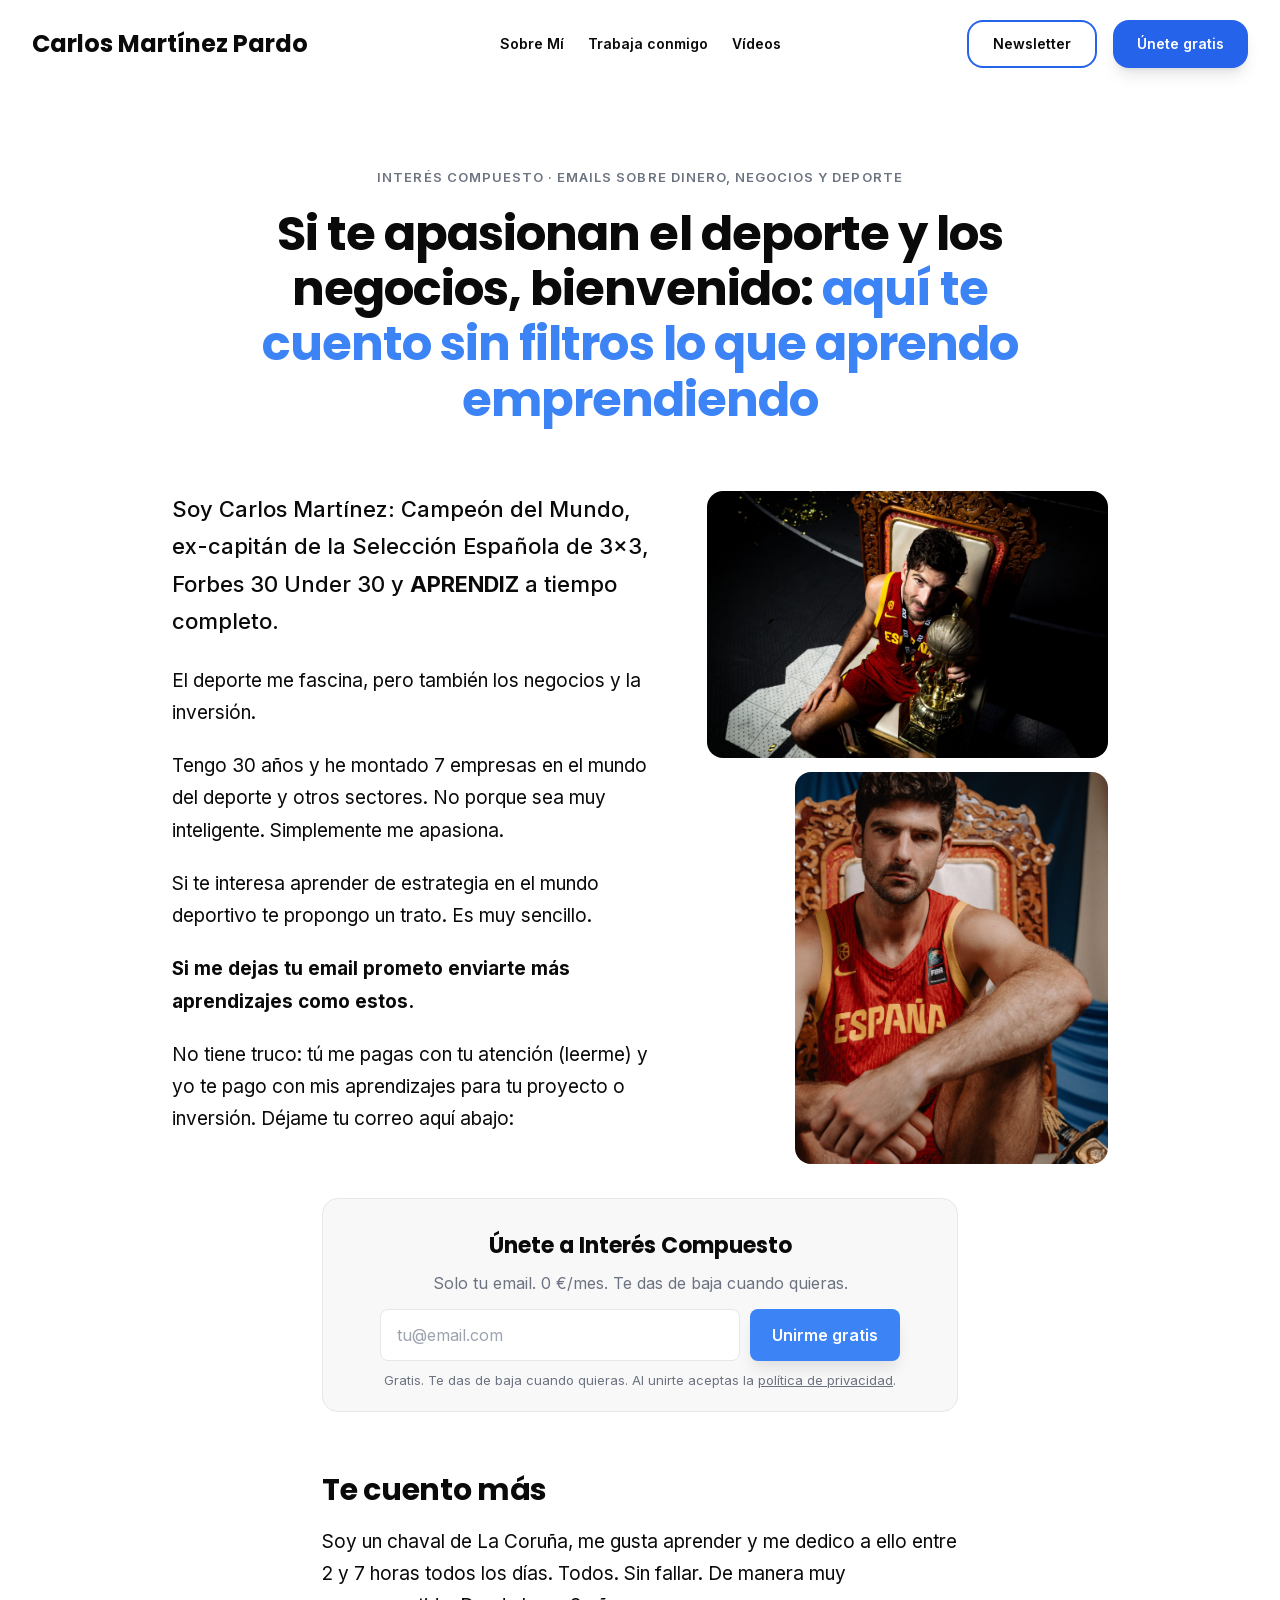
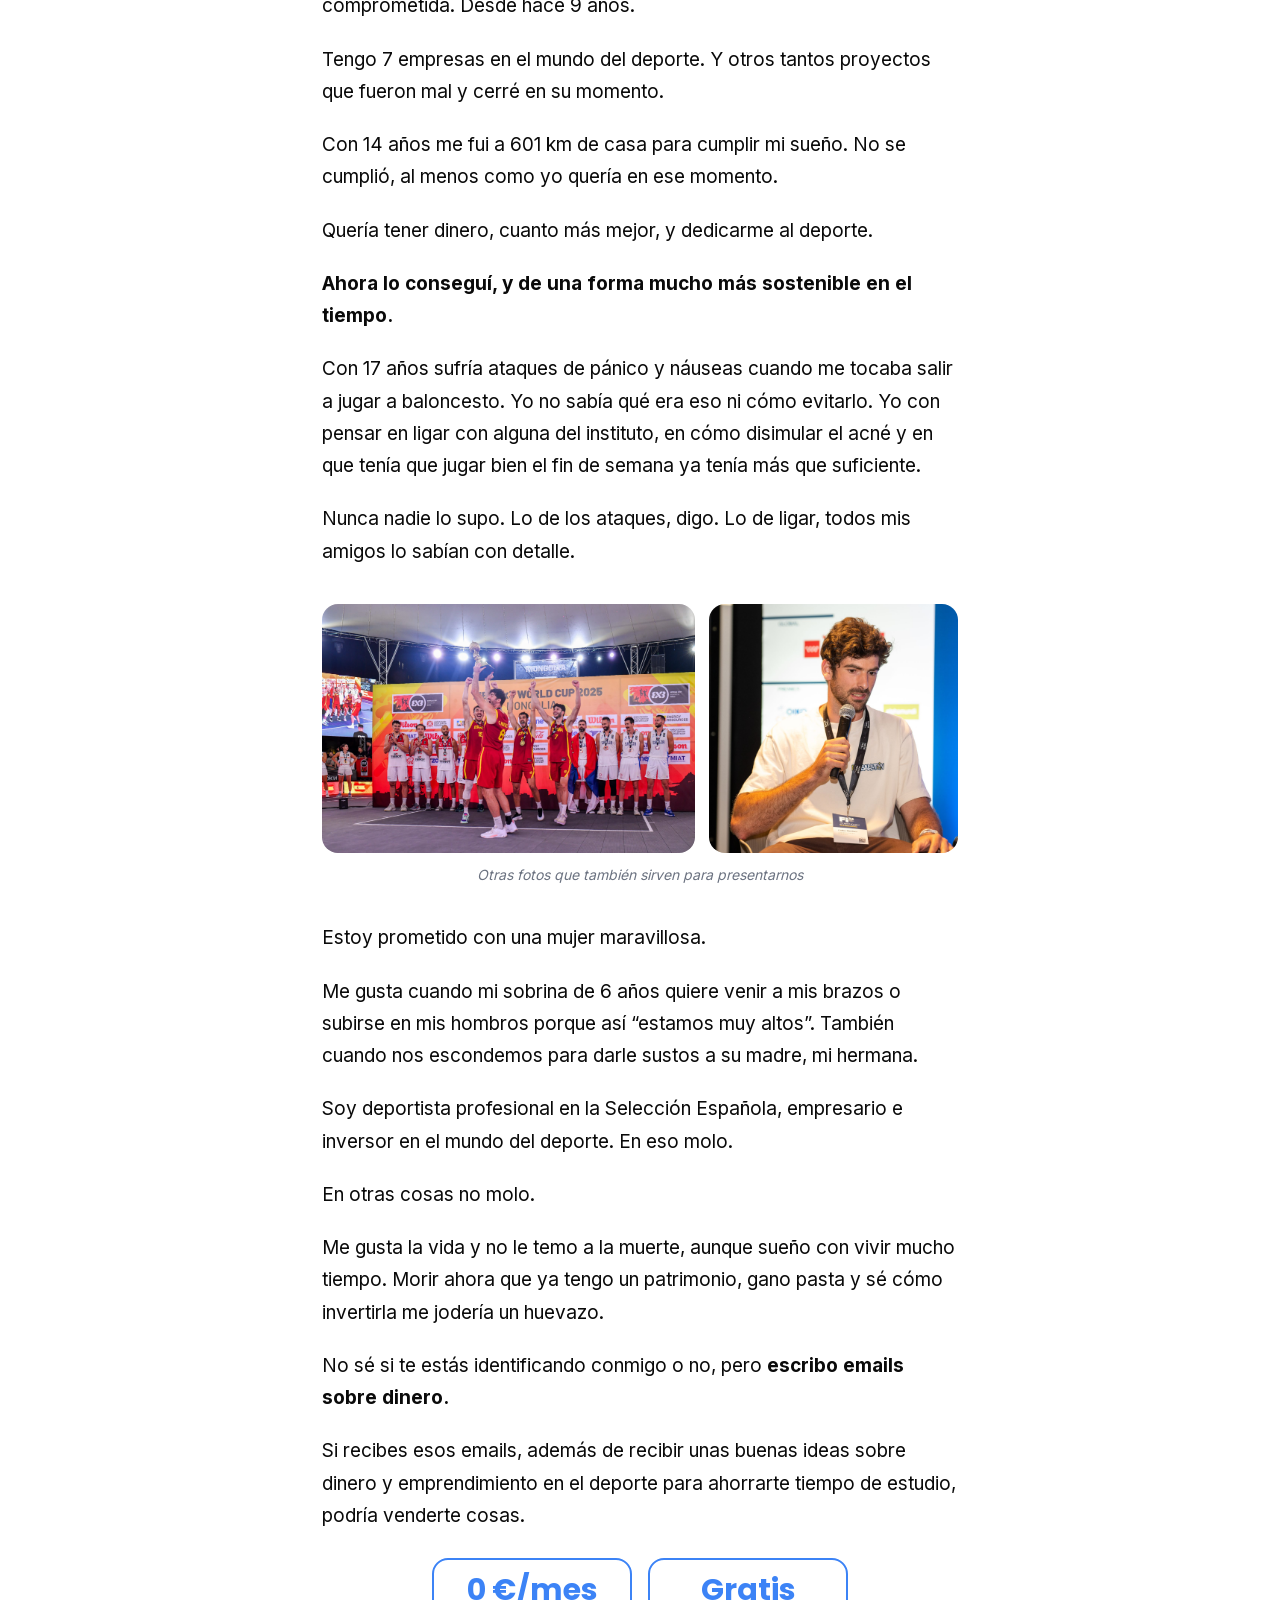
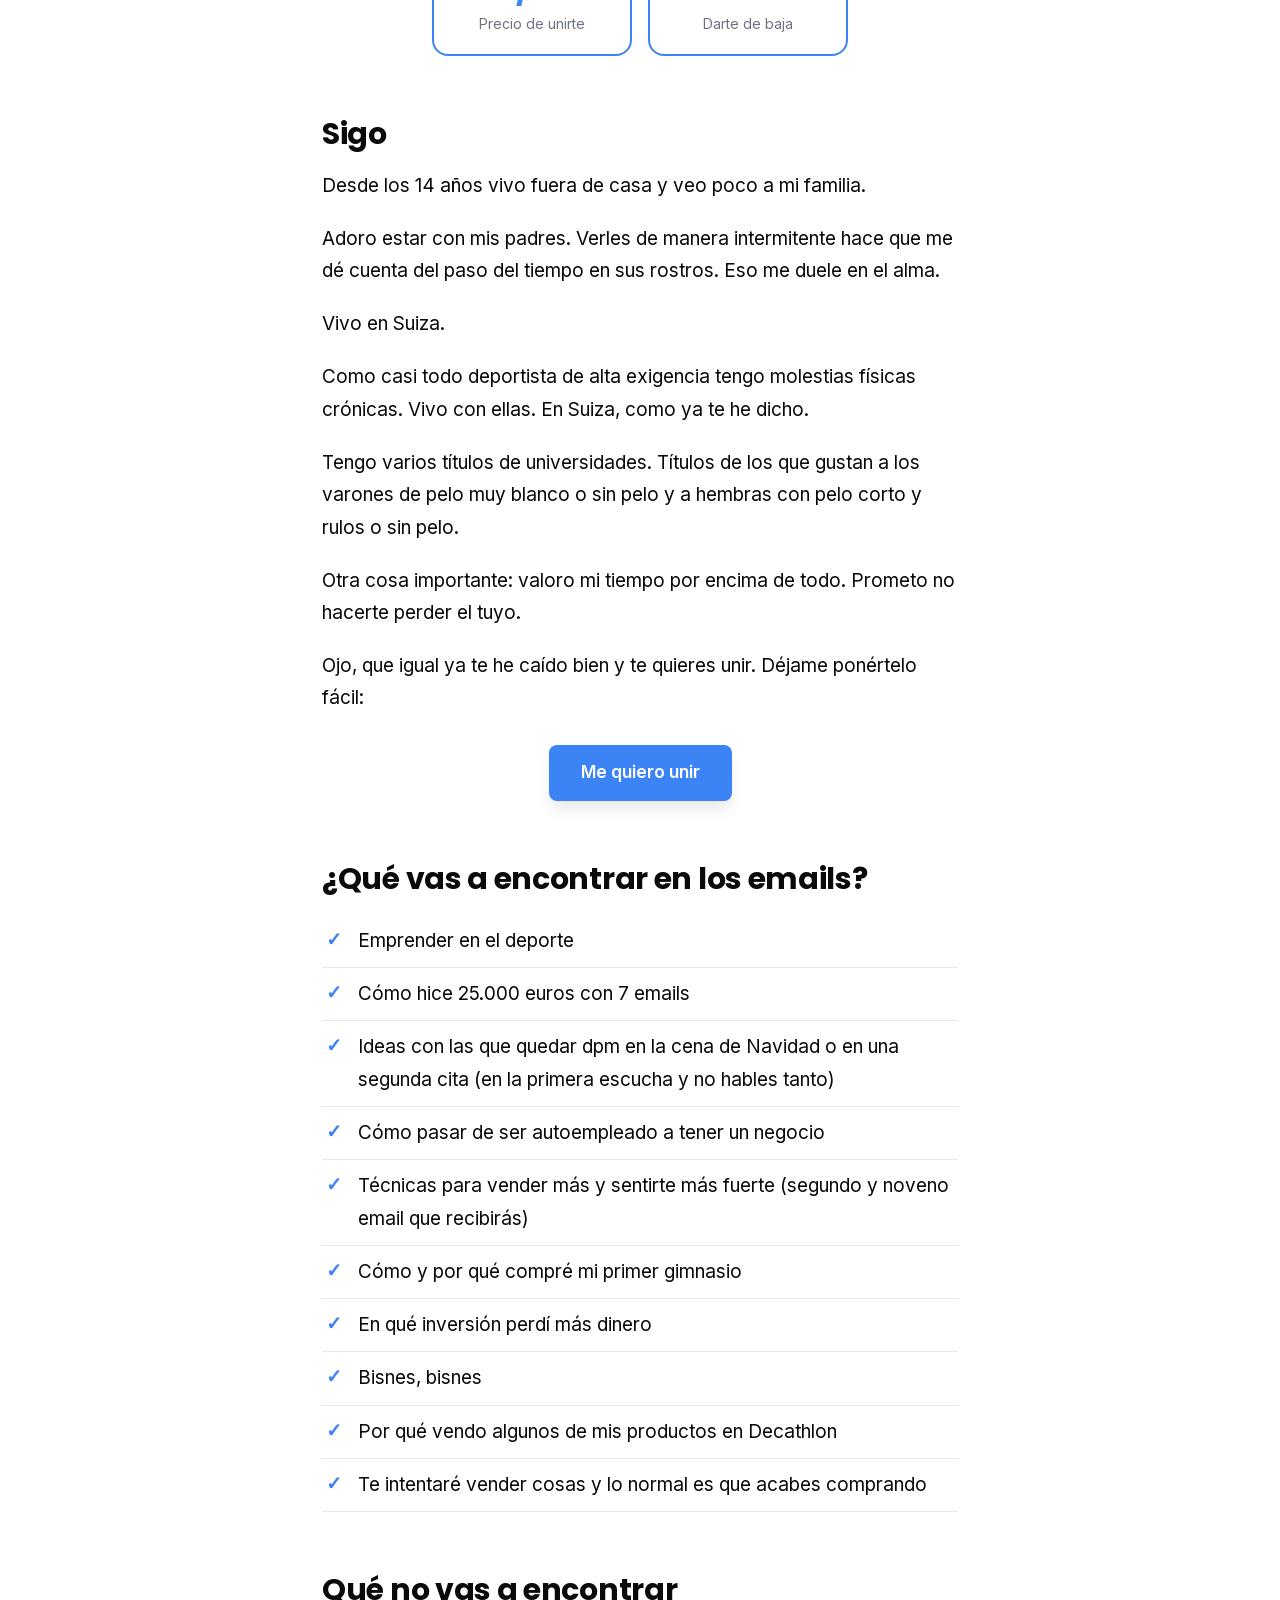
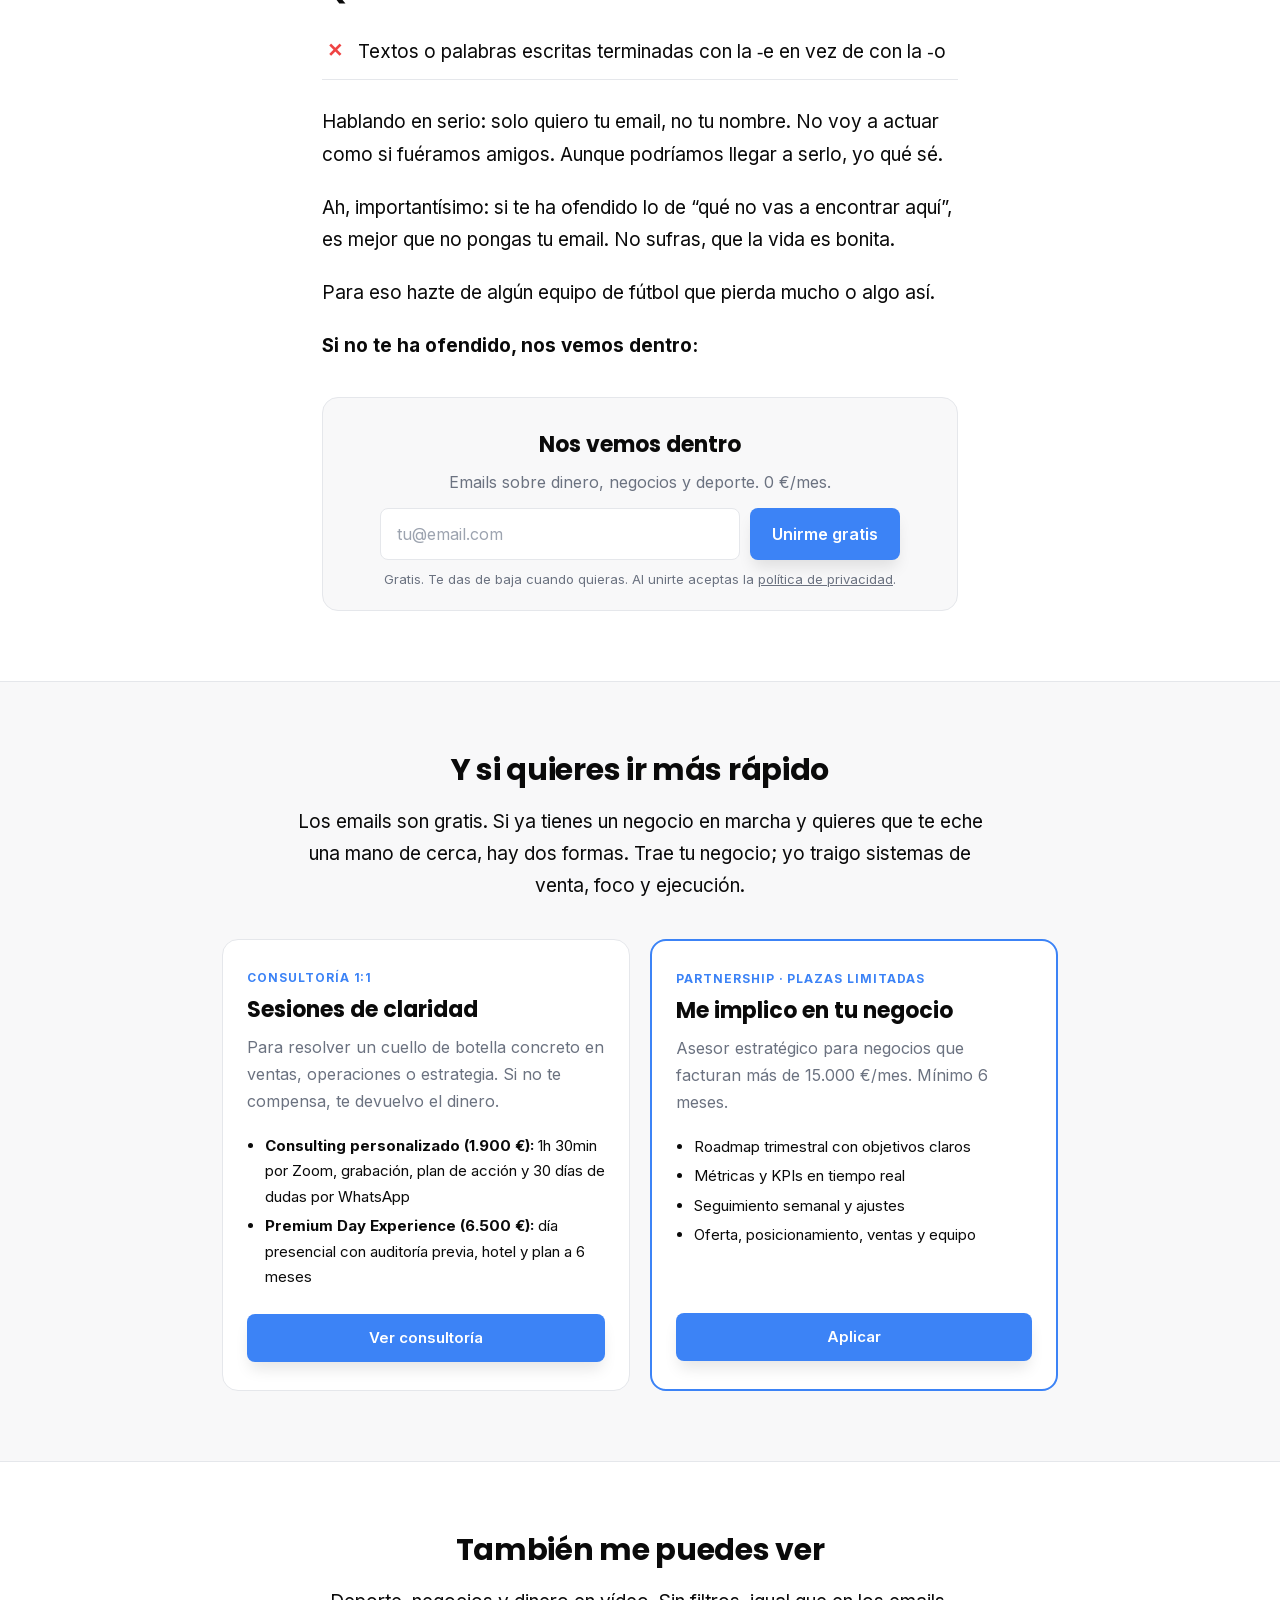
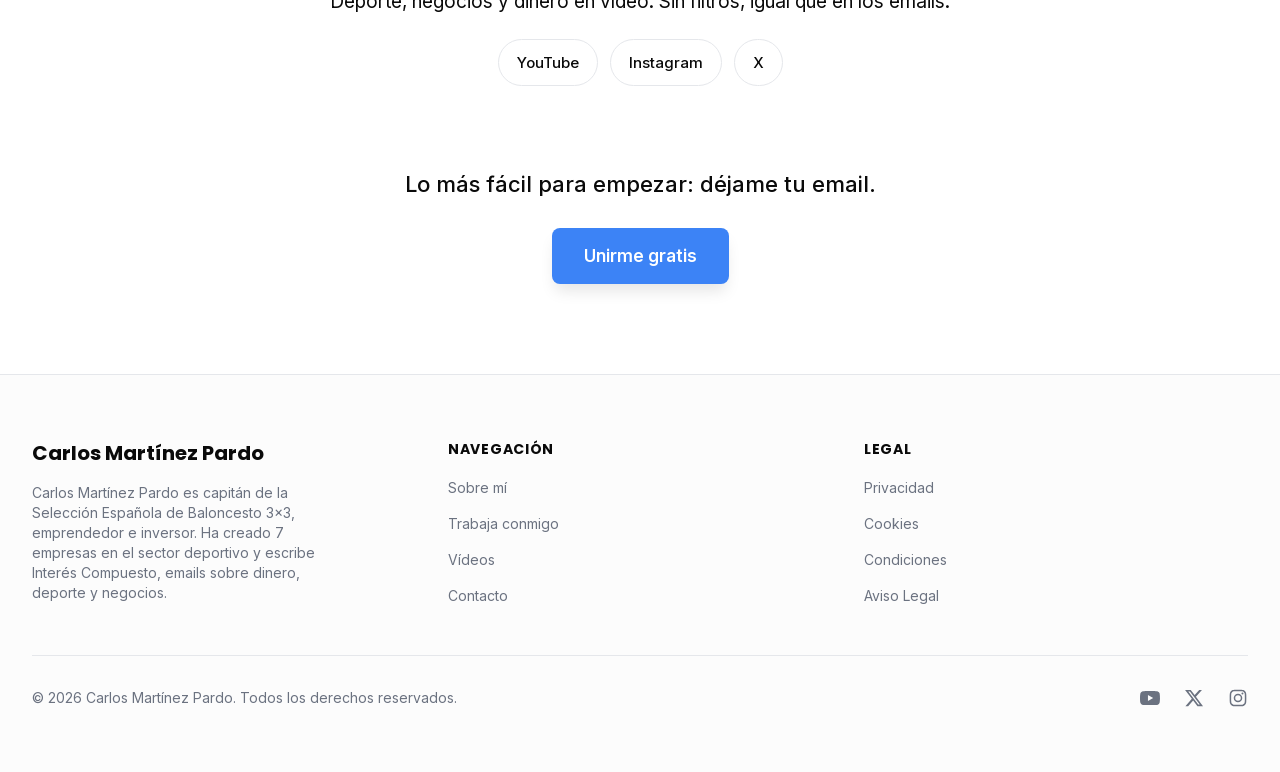
==== commit 37ebc4f2: "Formularios de newsletter conectados a Brevo + bloques visibles sin animación" ====
--- a/index.html
+++ b/index.html
@@ -1,5 +1,5 @@
 <!DOCTYPE html>
-<html lang="es" class="__variable_f367f3 __variable_73b6aa"><head><meta charset="utf-8"><meta name="viewport" content="width=device-width, initial-scale=1"><link rel="preload" href="/_next/static/media/6245472ced48d3be-s.p.woff2" as="font" crossorigin="" type="font/woff2"><link rel="preload" href="/_next/static/media/7db6c35d839a711c-s.p.woff2" as="font" crossorigin="" type="font/woff2"><link rel="preload" href="/_next/static/media/b957ea75a84b6ea7-s.p.woff2" as="font" crossorigin="" type="font/woff2"><link rel="preload" href="/_next/static/media/e4af272ccee01ff0-s.p.woff2" as="font" crossorigin="" type="font/woff2"><link rel="stylesheet" href="/_next/static/css/7e92093f0b1b8592.css" data-precedence="next"><title>Carlos Martínez Pardo | Deporte, negocios y dinero</title><meta name="description" content="Campeón del Mundo y ex-capitán de la Selección Española de 3×3, Forbes 30 Under 30 y fundador de 7 empresas en el deporte. Escribo emails sobre dinero, negocios y deporte. Gratis."><meta name="author" content="Carlos Martínez Pardo"><meta name="keywords" content="Carlos Martínez Pardo,baloncesto 3x3,emprendimiento deportivo,consultoría negocios,Interés Compuesto,ventas,estrategia empresarial"><meta name="creator" content="Carlos Martínez Pardo"><meta name="robots" content="index, follow"><meta name="googlebot" content="index, follow, max-video-preview:-1, max-image-preview:large, max-snippet:-1"><meta property="og:title" content="Carlos Martínez Pardo | Deporte, negocios y dinero"><meta property="og:description" content="Campeón del Mundo y ex-capitán de la Selección Española de 3×3, Forbes 30 Under 30 y fundador de 7 empresas en el deporte. Escribo emails sobre dinero, negocios y deporte. Gratis."><meta property="og:image" content="https://www.carlosmartinezpardo.com/img/featured-2.jpg"><meta name="twitter:card" content="summary_large_image"><meta name="twitter:title" content="Carlos Martínez Pardo | Deporte, negocios y dinero"><meta name="twitter:description" content="Campeón del Mundo y ex-capitán de la Selección Española de 3×3, Forbes 30 Under 30 y fundador de 7 empresas en el deporte. Escribo emails sobre dinero, negocios y deporte. Gratis."><meta name="twitter:image" content="https://www.carlosmartinezpardo.com/img/featured-2.jpg"><meta name="next-size-adjust"><link rel="stylesheet" href="/assets/carta.css"><link rel="icon" href="/favicon.svg" type="image/svg+xml"><link rel="canonical" href="https://www.carlosmartinezpardo.com/"></head><body class="flex min-h-screen flex-col"><header class="sticky top-0 z-50 w-full transition-all duration-200 bg-white"><nav class="mx-auto flex max-w-7xl items-center justify-between p-4 lg:px-8 lg:py-5" aria-label="Global"><div class="flex lg:flex-1"><a class="-m-1.5 p-1.5" href="/"><span class="font-heading text-xl font-bold text-foreground lg:text-2xl">Carlos Martínez Pardo</span></a></div><div class="flex lg:hidden"><button type="button" id="menu-toggle" aria-controls="mobile-menu" class="-m-2.5 inline-flex items-center justify-center rounded-md p-2.5 text-foreground"><span class="sr-only">Abrir menú</span><svg xmlns="http://www.w3.org/2000/svg" width="24" height="24" viewBox="0 0 24 24" fill="none" stroke="currentColor" stroke-width="2" stroke-linecap="round" stroke-linejoin="round" class="lucide lucide-menu h-6 w-6" aria-hidden="true"><line x1="4" x2="20" y1="12" y2="12"></line><line x1="4" x2="20" y1="6" y2="6"></line><line x1="4" x2="20" y1="18" y2="18"></line></svg></button></div><div class="hidden lg:flex lg:gap-x-6 lg:items-center"><a class="text-sm font-semibold leading-6 transition-colors hover:text-primary text-foreground" href="/sobre-mi">Sobre Mí</a><a class="text-sm font-semibold leading-6 transition-colors hover:text-primary text-foreground" href="/trabaja-conmigo">Trabaja conmigo</a><a class="text-sm font-semibold leading-6 transition-colors hover:text-primary text-foreground" href="/videos">Vídeos</a></div><div class="hidden lg:flex lg:flex-1 lg:justify-end lg:gap-x-4"><a class="inline-flex items-center justify-center whitespace-nowrap rounded-lg text-sm font-semibold ring-offset-background transition-all focus-visible:outline-none focus-visible:ring-2 focus-visible:ring-ring focus-visible:ring-offset-2 disabled:pointer-events-none disabled:opacity-50 border-2 border-primary bg-transparent hover:bg-primary hover:text-primary-foreground h-12 px-6 py-3" href="/newsletter">Newsletter</a><a class="inline-flex items-center justify-center whitespace-nowrap rounded-lg text-sm font-semibold ring-offset-background transition-all focus-visible:outline-none focus-visible:ring-2 focus-visible:ring-ring focus-visible:ring-offset-2 disabled:pointer-events-none disabled:opacity-50 bg-primary text-primary-foreground hover:bg-primary/90 shadow-lg hover:shadow-xl h-12 px-6 py-3" href="/#formulario">Únete gratis</a></div></nav><div id="mobile-menu"><a href="/sobre-mi">Sobre Mí</a><a href="/trabaja-conmigo">Trabaja conmigo</a><a href="/videos">Vídeos</a><a href="/newsletter">Newsletter</a><a class="cta" href="/#formulario">Únete gratis</a></div></header><main class="flex-1 carta">
+<html lang="es" class="__variable_f367f3 __variable_73b6aa"><head><meta charset="utf-8"><meta name="viewport" content="width=device-width, initial-scale=1"><link rel="preload" href="/_next/static/media/6245472ced48d3be-s.p.woff2" as="font" crossorigin="" type="font/woff2"><link rel="preload" href="/_next/static/media/7db6c35d839a711c-s.p.woff2" as="font" crossorigin="" type="font/woff2"><link rel="preload" href="/_next/static/media/b957ea75a84b6ea7-s.p.woff2" as="font" crossorigin="" type="font/woff2"><link rel="preload" href="/_next/static/media/e4af272ccee01ff0-s.p.woff2" as="font" crossorigin="" type="font/woff2"><link rel="stylesheet" href="/_next/static/css/7e92093f0b1b8592.css" data-precedence="next"><title>Carlos Martínez Pardo | Deporte, negocios y dinero</title><meta name="description" content="Campeón del Mundo y ex-capitán de la Selección Española de 3×3, Forbes 30 Under 30 y fundador de 7 empresas en el deporte. Escribo emails sobre dinero, negocios y deporte. Gratis."><meta name="author" content="Carlos Martínez Pardo"><meta name="keywords" content="Carlos Martínez Pardo,baloncesto 3x3,emprendimiento deportivo,consultoría negocios,Interés Compuesto,ventas,estrategia empresarial"><meta name="creator" content="Carlos Martínez Pardo"><meta name="robots" content="index, follow"><meta name="googlebot" content="index, follow, max-video-preview:-1, max-image-preview:large, max-snippet:-1"><meta property="og:title" content="Carlos Martínez Pardo | Deporte, negocios y dinero"><meta property="og:description" content="Campeón del Mundo y ex-capitán de la Selección Española de 3×3, Forbes 30 Under 30 y fundador de 7 empresas en el deporte. Escribo emails sobre dinero, negocios y deporte. Gratis."><meta property="og:image" content="https://www.carlosmartinezpardo.com/img/featured-2.jpg"><meta name="twitter:card" content="summary_large_image"><meta name="twitter:title" content="Carlos Martínez Pardo | Deporte, negocios y dinero"><meta name="twitter:description" content="Campeón del Mundo y ex-capitán de la Selección Española de 3×3, Forbes 30 Under 30 y fundador de 7 empresas en el deporte. Escribo emails sobre dinero, negocios y deporte. Gratis."><meta name="twitter:image" content="https://www.carlosmartinezpardo.com/img/featured-2.jpg"><meta name="next-size-adjust"><link rel="stylesheet" href="/assets/carta.css"><link rel="icon" href="/favicon.svg" type="image/svg+xml"><link rel="canonical" href="https://www.carlosmartinezpardo.com/"></head><body class="flex min-h-screen flex-col"><header class="sticky top-0 z-50 w-full transition-all duration-200 bg-white"><nav class="mx-auto flex max-w-7xl items-center justify-between p-4 lg:px-8 lg:py-5" aria-label="Global"><div class="flex lg:flex-1"><a class="-m-1.5 p-1.5" href="/"><span class="font-heading text-xl font-bold text-foreground lg:text-2xl">Carlos Martínez Pardo</span></a></div><div class="flex lg:hidden"><button type="button" id="menu-toggle" aria-controls="mobile-menu" class="-m-2.5 inline-flex items-center justify-center rounded-md p-2.5 text-foreground"><span class="sr-only">Abrir menú</span><svg xmlns="http://www.w3.org/2000/svg" width="24" height="24" viewBox="0 0 24 24" fill="none" stroke="currentColor" stroke-width="2" stroke-linecap="round" stroke-linejoin="round" class="lucide lucide-menu h-6 w-6" aria-hidden="true"><line x1="4" x2="20" y1="12" y2="12"></line><line x1="4" x2="20" y1="6" y2="6"></line><line x1="4" x2="20" y1="18" y2="18"></line></svg></button></div><div class="hidden lg:flex lg:gap-x-6 lg:items-center"><a class="text-sm font-semibold leading-6 transition-colors hover:text-primary text-foreground" href="/sobre-mi">Sobre Mí</a><a class="text-sm font-semibold leading-6 transition-colors hover:text-primary text-foreground" href="/trabaja-conmigo">Trabaja conmigo</a><a class="text-sm font-semibold leading-6 transition-colors hover:text-primary text-foreground" href="/videos">Vídeos</a></div><div class="hidden lg:flex lg:flex-1 lg:justify-end lg:gap-x-4"><a class="inline-flex items-center justify-center whitespace-nowrap rounded-lg text-sm font-semibold ring-offset-background transition-all focus-visible:outline-none focus-visible:ring-2 focus-visible:ring-ring focus-visible:ring-offset-2 disabled:pointer-events-none disabled:opacity-50 border-2 border-primary bg-transparent hover:bg-primary hover:text-primary-foreground h-12 px-6 py-3" href="/newsletter/#suscribirse">Newsletter</a><a class="inline-flex items-center justify-center whitespace-nowrap rounded-lg text-sm font-semibold ring-offset-background transition-all focus-visible:outline-none focus-visible:ring-2 focus-visible:ring-ring focus-visible:ring-offset-2 disabled:pointer-events-none disabled:opacity-50 bg-primary text-primary-foreground hover:bg-primary/90 shadow-lg hover:shadow-xl h-12 px-6 py-3" href="/#formulario">Únete gratis</a></div></nav><div id="mobile-menu"><a href="/sobre-mi">Sobre Mí</a><a href="/trabaja-conmigo">Trabaja conmigo</a><a href="/videos">Vídeos</a><a href="/newsletter/#suscribirse">Newsletter</a><a class="cta" href="/#formulario">Únete gratis</a></div></header><main class="flex-1 carta">
 <section class="hero">
 <span class="eyebrow">Interés Compuesto · emails sobre dinero, negocios y deporte</span>
 <h1>Si te apasionan el deporte y los negocios, bienvenido: <span class="hl">aquí te cuento sin filtros lo que aprendo emprendiendo</span></h1>
@@ -22,7 +22,7 @@
 <div class="form-card" id="formulario">
 <h3>Únete a Interés Compuesto</h3>
 <p>Solo tu email. 0 €/mes. Te das de baja cuando quieras.</p>
-<iframe src="https://d3c66832.sibforms.com/serve/[base64]" title="Formulario de suscripción a la newsletter" loading="lazy"></iframe>
+<form class="nl-form" id="nl-top" action="https://d3c66832.sibforms.com/serve/[base64]" method="POST" novalidate><div class="nl-row"><input type="email" name="EMAIL" placeholder="tu@email.com" required autocomplete="email" aria-label="Tu email"><button type="submit">Unirme gratis</button></div><input type="text" name="email_address_check" value="" class="nl-hp" tabindex="-1" autocomplete="off" aria-hidden="true"><input type="hidden" name="locale" value="es"><p class="nl-legal">Gratis. Te das de baja cuando quieras. Al unirte aceptas la <a href="/legal/privacidad">política de privacidad</a>.</p><p class="nl-msg" role="status" aria-live="polite"></p></form>
 </div>
 <h2>Te cuento más</h2>
 <p>Soy un chaval de La Coruña, me gusta aprender y me dedico a ello entre 2 y 7 horas todos los días. Todos. Sin fallar. De manera muy comprometida. Desde hace 9 años.</p>
@@ -81,7 +81,7 @@
 <div class="form-card">
 <h3>Nos vemos dentro</h3>
 <p>Emails sobre dinero, negocios y deporte. 0 €/mes.</p>
-<iframe src="https://d3c66832.sibforms.com/serve/[base64]" title="Formulario de suscripción a la newsletter" loading="lazy"></iframe>
+<form class="nl-form" action="https://d3c66832.sibforms.com/serve/[base64]" method="POST" novalidate><div class="nl-row"><input type="email" name="EMAIL" placeholder="tu@email.com" required autocomplete="email" aria-label="Tu email"><button type="submit">Unirme gratis</button></div><input type="text" name="email_address_check" value="" class="nl-hp" tabindex="-1" autocomplete="off" aria-hidden="true"><input type="hidden" name="locale" value="es"><p class="nl-legal">Gratis. Te das de baja cuando quieras. Al unirte aceptas la <a href="/legal/privacidad">política de privacidad</a>.</p><p class="nl-msg" role="status" aria-live="polite"></p></form>
 </div>
 </div>
 <section class="band" id="trabaja-conmigo">
@@ -129,4 +129,4 @@
 <a class="btn btn-lg" href="#formulario">Unirme gratis</a>
 </div>
 </section>
-</main><footer class="border-t bg-muted/30"><div class="mx-auto max-w-7xl px-4 py-12 sm:px-6 lg:px-8 lg:py-16"><div class="xl:grid xl:grid-cols-3 xl:gap-8"><div class="space-y-4"><h3 class="font-heading text-xl font-bold">Carlos Martínez Pardo</h3><p class="text-sm text-muted-foreground max-w-xs">Carlos Martínez Pardo es capitán de la Selección Española de Baloncesto 3×3, emprendedor e inversor. Ha creado 7 empresas en el sector deportivo y escribe Interés Compuesto, emails sobre dinero, deporte y negocios.</p></div><div class="mt-12 grid grid-cols-2 gap-8 xl:col-span-2 xl:mt-0"><div><h3 class="text-sm font-semibold uppercase tracking-wider text-foreground">Navegación</h3><ul class="mt-4 space-y-3"><li><a class="text-sm text-muted-foreground hover:text-primary transition-colors" href="/sobre-mi">Sobre mí</a></li><li><a class="text-sm text-muted-foreground hover:text-primary transition-colors" href="/trabaja-conmigo">Trabaja conmigo</a></li><li><a class="text-sm text-muted-foreground hover:text-primary transition-colors" href="/videos">Vídeos</a></li><li><a href="mailto:hola@carlosmartinezpardo.com" class="text-sm text-muted-foreground hover:text-primary transition-colors">Contacto</a></li></ul></div><div><h3 class="text-sm font-semibold uppercase tracking-wider text-foreground">Legal</h3><ul class="mt-4 space-y-3"><li><a class="text-sm text-muted-foreground hover:text-primary transition-colors" href="/legal/privacidad">Privacidad</a></li><li><a class="text-sm text-muted-foreground hover:text-primary transition-colors" href="/legal/cookies">Cookies</a></li><li><a class="text-sm text-muted-foreground hover:text-primary transition-colors" href="/legal/condiciones">Condiciones</a></li><li><a class="text-sm text-muted-foreground hover:text-primary transition-colors" href="/legal/aviso-legal">Aviso Legal</a></li></ul></div></div></div><div class="mt-12 border-t pt-8"><div class="flex flex-col items-center justify-between gap-4 sm:flex-row"><p class="text-sm text-muted-foreground">© 2026 Carlos Martínez Pardo. Todos los derechos reservados.</p><div class="flex gap-6"><a href="https://www.youtube.com/@cmartinezpardo/videos" target="_blank" rel="noopener noreferrer" class="text-muted-foreground hover:text-primary transition-colors"><span class="sr-only">YouTube</span><svg class="h-5 w-5" fill="currentColor" viewBox="0 0 24 24" aria-hidden="true"><path d="M23.498 6.186a3.016 3.016 0 0 0-2.122-2.136C19.505 3.545 12 3.545 12 3.545s-7.505 0-9.377.505A3.017 3.017 0 0 0 .502 6.186C0 8.07 0 12 0 12s0 3.93.502 5.814a3.016 3.016 0 0 0 2.122 2.136c1.871.505 9.376.505 9.376.505s7.505 0 9.377-.505a3.015 3.015 0 0 0 2.122-2.136C24 15.93 24 12 24 12s0-3.93-.502-5.814zM9.545 15.568V8.432L15.818 12l-6.273 3.568z"></path></svg></a><a href="https://x.com/cmartinezpardo" target="_blank" rel="noopener noreferrer" class="text-muted-foreground hover:text-primary transition-colors"><span class="sr-only">X (Twitter)</span><svg class="h-5 w-5" fill="currentColor" viewBox="0 0 24 24" aria-hidden="true"><path d="M18.244 2.25h3.308l-7.227 8.26 8.502 11.24H16.17l-5.214-6.817L4.99 21.75H1.68l7.73-8.835L1.254 2.25H8.08l4.713 6.231zm-1.161 17.52h1.833L7.084 4.126H5.117z"></path></svg></a><a href="https://www.instagram.com/cmartinezpardo_/" target="_blank" rel="noopener noreferrer" class="text-muted-foreground hover:text-primary transition-colors"><span class="sr-only">Instagram</span><svg class="h-5 w-5" fill="currentColor" viewBox="0 0 24 24" aria-hidden="true"><path fill-rule="evenodd" d="M12.315 2c2.43 0 2.784.013 3.808.06 1.064.049 1.791.218 2.427.465a4.902 4.902 0 011.772 1.153 4.902 4.902 0 011.153 1.772c.247.636.416 1.363.465 2.427.048 1.067.06 1.407.06 4.123v.08c0 2.643-.012 2.987-.06 4.043-.049 1.064-.218 1.791-.465 2.427a4.902 4.902 0 01-1.153 1.772 4.902 4.902 0 01-1.772 1.153c-.636.247-1.363.416-2.427.465-1.067.048-1.407.06-4.123.06h-.08c-2.643 0-2.987-.012-4.043-.06-1.064-.049-1.791-.218-2.427-.465a4.902 4.902 0 01-1.772-1.153 4.902 4.902 0 01-1.153-1.772c-.247-.636-.416-1.363-.465-2.427-.047-1.024-.06-1.379-.06-3.808v-.63c0-2.43.013-2.784.06-3.808.049-1.064.218-1.791.465-2.427a4.902 4.902 0 011.153-1.772A4.902 4.902 0 015.45 2.525c.636-.247 1.363-.416 2.427-.465C8.901 2.013 9.256 2 11.685 2h.63zm-.081 1.802h-.468c-2.456 0-2.784.011-3.807.058-.975.045-1.504.207-1.857.344-.467.182-.8.398-1.15.748-.35.35-.566.683-.748 1.15-.137.353-.3.882-.344 1.857-.047 1.023-.058 1.351-.058 3.807v.468c0 2.456.011 2.784.058 3.807.045.975.207 1.504.344 1.857.182.466.399.8.748 1.15.35.35.683.566 1.15.748.353.137.882.3 1.857.344 1.054.048 1.37.058 4.041.058h.08c2.597 0 2.917-.01 3.96-.058.976-.045 1.505-.207 1.858-.344.466-.182.8-.398 1.15-.748.35-.35.566-.683.748-1.15.137-.353.3-.882.344-1.857.048-1.055.058-1.37.058-4.041v-.08c0-2.597-.01-2.917-.058-3.96-.045-.976-.207-1.505-.344-1.858a3.097 3.097 0 00-.748-1.15 3.098 3.098 0 00-1.15-.748c-.353-.137-.882-.3-1.857-.344-1.023-.047-1.351-.058-3.807-.058zM12 6.865a5.135 5.135 0 110 10.27 5.135 5.135 0 010-10.27zm0 1.802a3.333 3.333 0 100 6.666 3.333 3.333 0 000-6.666zm5.338-3.205a1.2 1.2 0 110 2.4 1.2 1.2 0 010-2.4z" clip-rule="evenodd"></path></svg></a></div></div></div></div></footer><script>(function(){var b=document.getElementById('menu-toggle'),m=document.getElementById('mobile-menu');if(b&&m){b.addEventListener('click',function(){m.classList.toggle('open')});m.querySelectorAll('a').forEach(function(a){a.addEventListener('click',function(){m.classList.remove('open')})})}})();</script></body></html>+</main><footer class="border-t bg-muted/30"><div class="mx-auto max-w-7xl px-4 py-12 sm:px-6 lg:px-8 lg:py-16"><div class="xl:grid xl:grid-cols-3 xl:gap-8"><div class="space-y-4"><h3 class="font-heading text-xl font-bold">Carlos Martínez Pardo</h3><p class="text-sm text-muted-foreground max-w-xs">Carlos Martínez Pardo es capitán de la Selección Española de Baloncesto 3×3, emprendedor e inversor. Ha creado 7 empresas en el sector deportivo y escribe Interés Compuesto, emails sobre dinero, deporte y negocios.</p></div><div class="mt-12 grid grid-cols-2 gap-8 xl:col-span-2 xl:mt-0"><div><h3 class="text-sm font-semibold uppercase tracking-wider text-foreground">Navegación</h3><ul class="mt-4 space-y-3"><li><a class="text-sm text-muted-foreground hover:text-primary transition-colors" href="/sobre-mi">Sobre mí</a></li><li><a class="text-sm text-muted-foreground hover:text-primary transition-colors" href="/trabaja-conmigo">Trabaja conmigo</a></li><li><a class="text-sm text-muted-foreground hover:text-primary transition-colors" href="/videos">Vídeos</a></li><li><a href="mailto:hola@carlosmartinezpardo.com" class="text-sm text-muted-foreground hover:text-primary transition-colors">Contacto</a></li></ul></div><div><h3 class="text-sm font-semibold uppercase tracking-wider text-foreground">Legal</h3><ul class="mt-4 space-y-3"><li><a class="text-sm text-muted-foreground hover:text-primary transition-colors" href="/legal/privacidad">Privacidad</a></li><li><a class="text-sm text-muted-foreground hover:text-primary transition-colors" href="/legal/cookies">Cookies</a></li><li><a class="text-sm text-muted-foreground hover:text-primary transition-colors" href="/legal/condiciones">Condiciones</a></li><li><a class="text-sm text-muted-foreground hover:text-primary transition-colors" href="/legal/aviso-legal">Aviso Legal</a></li></ul></div></div></div><div class="mt-12 border-t pt-8"><div class="flex flex-col items-center justify-between gap-4 sm:flex-row"><p class="text-sm text-muted-foreground">© 2026 Carlos Martínez Pardo. Todos los derechos reservados.</p><div class="flex gap-6"><a href="https://www.youtube.com/@cmartinezpardo/videos" target="_blank" rel="noopener noreferrer" class="text-muted-foreground hover:text-primary transition-colors"><span class="sr-only">YouTube</span><svg class="h-5 w-5" fill="currentColor" viewBox="0 0 24 24" aria-hidden="true"><path d="M23.498 6.186a3.016 3.016 0 0 0-2.122-2.136C19.505 3.545 12 3.545 12 3.545s-7.505 0-9.377.505A3.017 3.017 0 0 0 .502 6.186C0 8.07 0 12 0 12s0 3.93.502 5.814a3.016 3.016 0 0 0 2.122 2.136c1.871.505 9.376.505 9.376.505s7.505 0 9.377-.505a3.015 3.015 0 0 0 2.122-2.136C24 15.93 24 12 24 12s0-3.93-.502-5.814zM9.545 15.568V8.432L15.818 12l-6.273 3.568z"></path></svg></a><a href="https://x.com/cmartinezpardo" target="_blank" rel="noopener noreferrer" class="text-muted-foreground hover:text-primary transition-colors"><span class="sr-only">X (Twitter)</span><svg class="h-5 w-5" fill="currentColor" viewBox="0 0 24 24" aria-hidden="true"><path d="M18.244 2.25h3.308l-7.227 8.26 8.502 11.24H16.17l-5.214-6.817L4.99 21.75H1.68l7.73-8.835L1.254 2.25H8.08l4.713 6.231zm-1.161 17.52h1.833L7.084 4.126H5.117z"></path></svg></a><a href="https://www.instagram.com/cmartinezpardo_/" target="_blank" rel="noopener noreferrer" class="text-muted-foreground hover:text-primary transition-colors"><span class="sr-only">Instagram</span><svg class="h-5 w-5" fill="currentColor" viewBox="0 0 24 24" aria-hidden="true"><path fill-rule="evenodd" d="M12.315 2c2.43 0 2.784.013 3.808.06 1.064.049 1.791.218 2.427.465a4.902 4.902 0 011.772 1.153 4.902 4.902 0 011.153 1.772c.247.636.416 1.363.465 2.427.048 1.067.06 1.407.06 4.123v.08c0 2.643-.012 2.987-.06 4.043-.049 1.064-.218 1.791-.465 2.427a4.902 4.902 0 01-1.153 1.772 4.902 4.902 0 01-1.772 1.153c-.636.247-1.363.416-2.427.465-1.067.048-1.407.06-4.123.06h-.08c-2.643 0-2.987-.012-4.043-.06-1.064-.049-1.791-.218-2.427-.465a4.902 4.902 0 01-1.772-1.153 4.902 4.902 0 01-1.153-1.772c-.247-.636-.416-1.363-.465-2.427-.047-1.024-.06-1.379-.06-3.808v-.63c0-2.43.013-2.784.06-3.808.049-1.064.218-1.791.465-2.427a4.902 4.902 0 011.153-1.772A4.902 4.902 0 015.45 2.525c.636-.247 1.363-.416 2.427-.465C8.901 2.013 9.256 2 11.685 2h.63zm-.081 1.802h-.468c-2.456 0-2.784.011-3.807.058-.975.045-1.504.207-1.857.344-.467.182-.8.398-1.15.748-.35.35-.566.683-.748 1.15-.137.353-.3.882-.344 1.857-.047 1.023-.058 1.351-.058 3.807v.468c0 2.456.011 2.784.058 3.807.045.975.207 1.504.344 1.857.182.466.399.8.748 1.15.35.35.683.566 1.15.748.353.137.882.3 1.857.344 1.054.048 1.37.058 4.041.058h.08c2.597 0 2.917-.01 3.96-.058.976-.045 1.505-.207 1.858-.344.466-.182.8-.398 1.15-.748.35-.35.566-.683.748-1.15.137-.353.3-.882.344-1.857.048-1.055.058-1.37.058-4.041v-.08c0-2.597-.01-2.917-.058-3.96-.045-.976-.207-1.505-.344-1.858a3.097 3.097 0 00-.748-1.15 3.098 3.098 0 00-1.15-.748c-.353-.137-.882-.3-1.857-.344-1.023-.047-1.351-.058-3.807-.058zM12 6.865a5.135 5.135 0 110 10.27 5.135 5.135 0 010-10.27zm0 1.802a3.333 3.333 0 100 6.666 3.333 3.333 0 000-6.666zm5.338-3.205a1.2 1.2 0 110 2.4 1.2 1.2 0 010-2.4z" clip-rule="evenodd"></path></svg></a></div></div></div></div></footer><script>(function(){var b=document.getElementById('menu-toggle'),m=document.getElementById('mobile-menu');if(b&&m){b.addEventListener('click',function(){m.classList.toggle('open')});m.querySelectorAll('a').forEach(function(a){a.addEventListener('click',function(){m.classList.remove('open')})})}})();</script><script src="/assets/newsletter.js" defer></script></body></html>
--- a/assets/carta.css
+++ b/assets/carta.css
@@ -66,3 +66,20 @@
 #mobile-menu a{display:block;padding:12px 4px;font-weight:600;font-size:16px;color:hsl(var(--foreground));text-decoration:none;border-bottom:1px solid hsl(var(--border))}
 #mobile-menu a.cta{margin-top:14px;border:0;text-align:center;background:hsl(var(--primary));color:#fff;border-radius:.5rem}
 @media (min-width:1024px){#mobile-menu{display:none!important}}
+
+/* Formulario de newsletter propio (envía a Brevo: lista "Suscripciones landing IC") */
+.nl-form{max-width:520px;margin:12px auto 0;text-align:left;scroll-margin-top:110px}
+.nl-row{display:flex;gap:10px}
+.nl-row input{flex:1;min-width:0;height:52px;padding:0 16px;font:inherit;font-size:16px;color:hsl(var(--foreground));background:#fff;border:1px solid hsl(var(--border));border-radius:.5rem}
+.nl-row input:focus{outline:2px solid hsl(var(--primary));outline-offset:1px;border-color:hsl(var(--primary))}
+.nl-row button{height:52px;padding:0 22px;font:inherit;font-size:16px;font-weight:600;color:#fff;background:hsl(var(--primary));border:0;border-radius:.5rem;cursor:pointer;white-space:nowrap;box-shadow:0 10px 15px -3px rgba(0,0,0,.1)}
+.nl-row button:hover{opacity:.9}
+.nl-row button[disabled]{opacity:.6;cursor:wait}
+.nl-hp{position:absolute!important;left:-9999px!important;height:0;width:0;opacity:0}
+.nl-legal{font-size:13px!important;line-height:1.5;color:hsl(var(--muted-foreground))!important;margin:10px 0 0!important;text-align:center}
+.nl-legal a{color:inherit;text-decoration:underline}
+.nl-msg{font-size:15px!important;font-weight:600;margin:10px 0 0!important;text-align:center;min-height:0}
+.nl-msg.ok{color:#15803d}.nl-msg.err{color:hsl(var(--destructive))}
+.nl-done .nl-row,.nl-done .nl-legal{display:none}
+.nl-done .nl-msg{font-size:18px!important;padding:14px;border-radius:.75rem;background:#f0fdf4}
+@media (max-width:520px){.nl-row{flex-direction:column}.nl-row input{flex:none;width:100%}.nl-row button{width:100%}}
